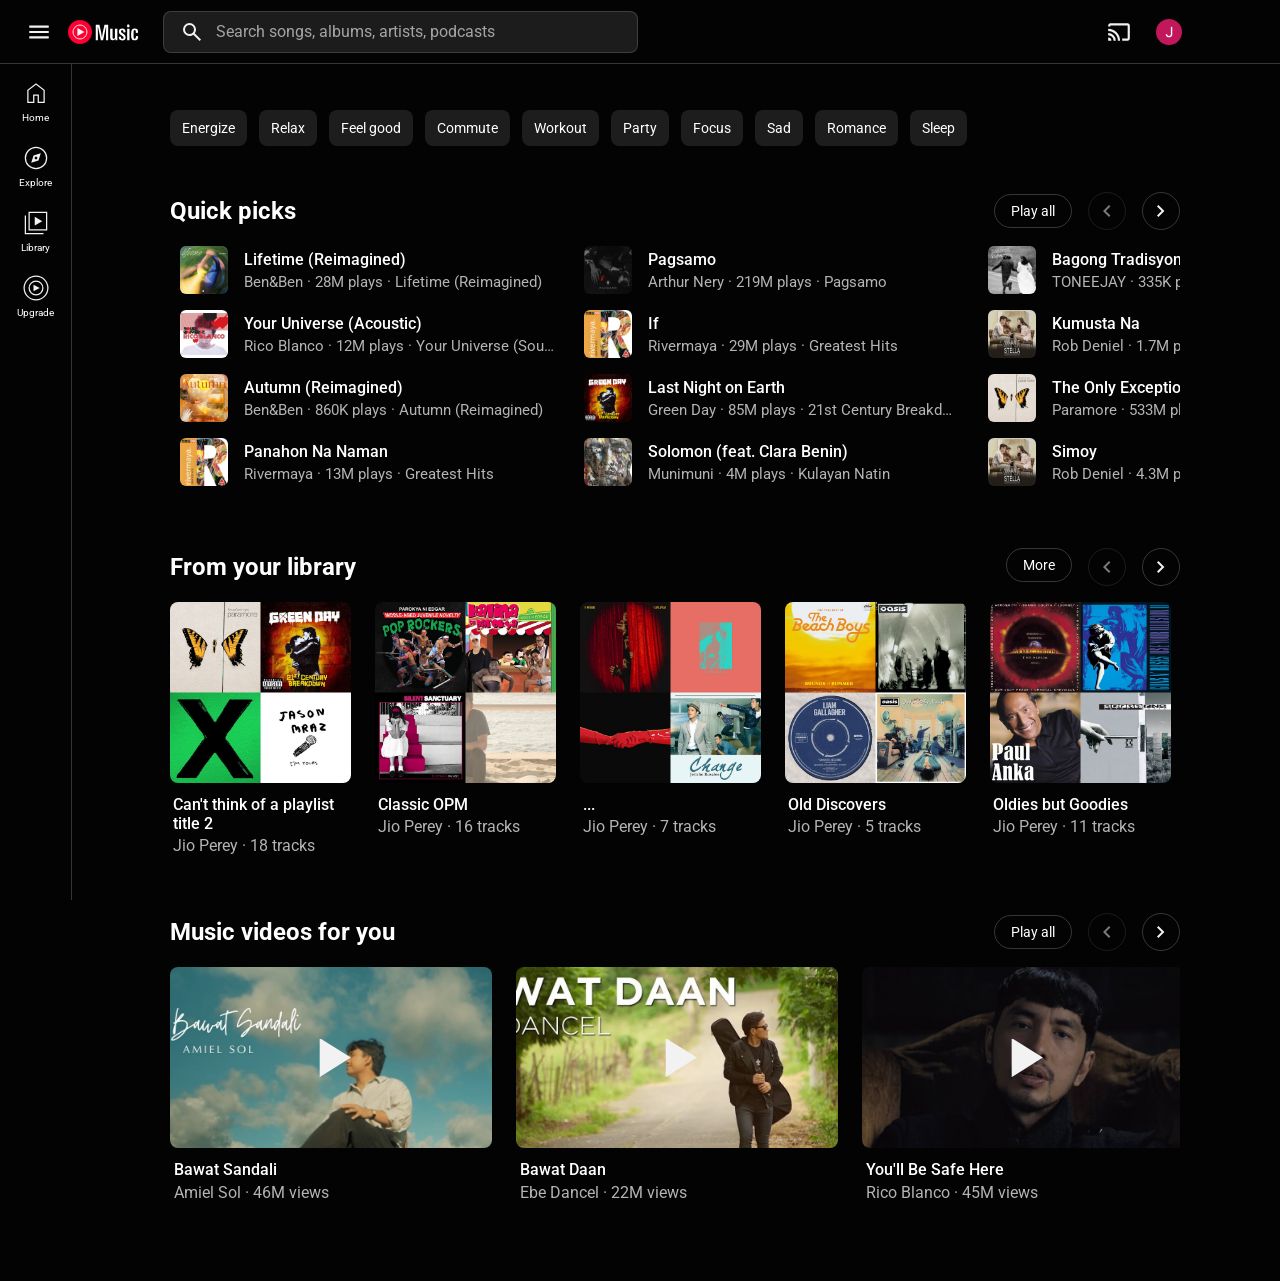
==== index.html @ f28a572a "Finished new music videos section & fixed thumnails folder structure" ====
<!DOCTYPE html>
<html lang="en">
  <head>
    <meta charset="UTF-8">
    <meta name="viewport" content="width=device-width, initial-scale=1.0">
    <title>YouTube Music Clone</title>
    <link rel="preconnect" href="https://fonts.googleapis.com">
    <link rel="preconnect" href="https://fonts.gstatic.com" crossorigin>
    <link href="https://fonts.googleapis.com/css2?family=Roboto:ital,wght@0,100..900;1,100..900&display=swap" rel="stylesheet">
    <link rel="stylesheet" href="styles/general.css">
    <link rel="stylesheet" href="styles/header.css">
    <link rel="stylesheet" href="styles/sidebar.css">
    <link rel="stylesheet" href="styles/chips-section.css">
    <link rel="stylesheet" href="styles/quick-picks-section.css">
    <link rel="stylesheet" href="styles/from-library-section.css">
    <link rel="stylesheet" href="styles/music-videos-section.css">
    <script defer src="scripts/script.js"></script>
  </head>
  <body>
    <header>
      <section class="left-section">
        <div class="hamburger-menu-container">
          <img class="hamburger-menu" src="icons/hambuger-menu-icon.svg" alt="hamburger menu">
        </div>
        <a href="index.html">
          <img class="youtube-music-logo" src="icons/youtube-music-logo.svg" alt="youtube music logo">
        </a>
        <div class="search-container">
          <img class="search-icon" src="icons/search-icon.svg" alt="search icon">
          <input class="search-input" type="text" placeholder="Search songs, albums, artists, podcasts">
        </div>
      </section>
      <section class="right-section">
        <div class="cast-button">
          <img class="cast-icon" src="icons/cast-icon.svg" alt="cast icon">
        </div>
        <div class="current-user-profile-container">
          <img  class="current-user-profile" src="channel-pictures/my-channel.jpg" alt="current user channel">
        </div>
      </section>
    </header>
    
    <nav>
      <a href="index.html" class="nav-link" >
        <img class="home-icon" src="icons/home-icon.svg" alt="home icon">
        <p>Home</p>
      </a>
      <a href="explore.html" class="nav-link">
        <img class="explore-icon" src="icons/explore-icon.svg" alt="explore icon">
        <p>Explore</p>
      </a>
      <a class="nav-link">
        <img class="library-icon" src="icons/library-icon.svg" alt="library icon">
        <p>Library</p>
      </a>
      <a class="nav-link" href="https://music.youtube.com/music_premium/musicfeed">
        <img class="youtube-music-icon" src="icons/youtube-music.svg" alt="youtube music icon">
        <p>Upgrade</p>
      </a>
    </nav>

    <main>
      <!-- Chips Section -->
      <section class="chips-section">
        <div class="chip">
          <p>Energize</p>
        </div>
        <div class="chip">
          <p>Relax</p>
        </div>
        <div class="chip">
          <p>Feel good</p>
        </div>
        <div class="chip">
          <p>Commute</p>
        </div>
        <div class="chip">
          <p>Workout</p>
        </div>
        <div class="chip">
          <p>Party</p>
        </div>
        <div class="chip">
          <p>Focus</p>
        </div>
        <div class="chip">
          <p>Sad</p>
        </div>
        <div class="chip">
          <p>Romance</p>
        </div>
        <div class="chip">
          <p>Sleep</p>
        </div>
      </section>

      <!-- Quick Picks Section -->
      <section class="quick-picks-section">
        <!-- Quick Picks Heading -->
        <div class="section-heading">
          <div class="left-section">
            <h1 class="heading-title">Quick picks</h1>
          </div>
          <div class="right-section">
            <a href="https://music.youtube.com/watch?v=K0pKc935Y98&list=TLGG_NmEISl3P8IxNjA1MjAyNg">
              <button class="play-all-button">
                Play all
              </button>
            </a>
            <button class="previous-button">
              <img src="icons/previous-icon.svg" alt="previous icon">
            </button>
            <button class="next-button">
              <img src="icons/next-icon.svg" alt="next icon">
            </button>
          </div>
        </div>
        <!-- Video Cards Container -->
        <div class="video-cards-container">
          <div class="video-card">
            <div class="video-image">
              <a href="https://music.youtube.com/watch?v=dWEvz2tzRuk">
                <img src="thumbnails/quick-picks-thumbnails/lifetime-thumbnail.jpg">
              </a>
              <div class="video-image-overlay">
                <img src="icons/play-icon.svg" alt="play icon">
              </div>
            </div>            
            <div class="video-details">
              <p class="video-title">
                <a href="https://music.youtube.com/watch?v=dWEvz2tzRuk">
                  Lifetime (Reimagined)
                </a>
              </p>
              <p class="video-stats">
                <a href="https://music.youtube.com/@benandbenmusic">Ben&Ben</a> &#183; 28M plays &#183; Lifetime (Reimagined) 
              </p>
            </div>
            
            <div class="action-buttons">
              <button class="dislike-button">
                <img src="icons/dislike-icon.svg" alt="thumbs down icon">
              </button>
              <button class="like-button">
                <img src="icons/like-icon.svg" alt="thumbs up icon">
              </button>
              <button class="more-button">
                <img src="icons/more-vert-icon.svg" alt="more icon">
              </button>
            </div>
            
          </div>
          <div class="video-card">
            <div class="video-image">
              <a href="https://music.youtube.com/watch?v=m-fNVB-fAjk">
                <img src="thumbnails/quick-picks-thumbnails/your-universe-thumbnail.jpg">
              </a>
              <div class="video-image-overlay">
                <img src="icons/play-icon.svg" alt="play icon">
              </div>
            </div>            
            <div class="video-details">
              <p class="video-title">
                <a href="https://music.youtube.com/watch?v=m-fNVB-fAjk">
                   Your Universe (Acoustic)
                </a>
              </p>
              <p class="video-stats">
                <a href="https://music.youtube.com/@ricoblancotv">Rico Blanco</a>
                &#183; 12M plays &#183; Your Universe (Southeast Asia Version)
              </p>
            </div>
            
            <div class="action-buttons">
              <button class="dislike-button">
                <img src="icons/dislike-icon.svg" alt="thumbs down icon">
              </button>
              <button class="like-button">
                <img src="icons/like-icon.svg" alt="thumbs up icon">
              </button>
              <button class="more-button">
                <img src="icons/more-vert-icon.svg" alt="more icon">
              </button>
            </div>
            
          </div>
          <div class="video-card">
            <div class="video-image">
              <a href="https://music.youtube.com/watch?v=TKS4UOXlITI&list=OLAK5uy_mDCvuX2lQmIPIoIw4eoCejLvyD6D0V8wQ">
                <img src="thumbnails/quick-picks-thumbnails/autumn-thumbnail.jpg">
              </a>
              <div class="video-image-overlay">
                <img src="icons/play-icon.svg" alt="play icon">
              </div>
            </div>            
            <div class="video-details">
              <p class="video-title">
                <a href="https://music.youtube.com/watch?v=TKS4UOXlITI&list=OLAK5uy_mDCvuX2lQmIPIoIw4eoCejLvyD6D0V8wQ">
                   Autumn (Reimagined)
                </a>
              </p>
              <p class="video-stats">
                <a href="https://music.youtube.com/@benandbenmusic">Ben&Ben</a>
                &#183; 860K plays  &#183; Autumn (Reimagined)
              </p>
            </div>
            
            <div class="action-buttons">
              <button class="dislike-button">
                <img src="icons/dislike-icon.svg" alt="thumbs down icon">
              </button>
              <button class="like-button">
                <img src="icons/like-icon.svg" alt="thumbs up icon">
              </button>
              <button class="more-button">
                <img src="icons/more-vert-icon.svg" alt="more icon">
              </button>
            </div>
            
          </div>
          <div class="video-card">
            <div class="video-image">
              <a href="https://music.youtube.com/watch?v=Looe5xph3jY">
                <img src="thumbnails/quick-picks-thumbnails/rivermaya-greatest-hits-thumbnail.jpg">
              </a>
              <div class="video-image-overlay">
                <img src="icons/play-icon.svg" alt="play icon">
              </div>
            </div>            
            <div class="video-details">
              <p class="video-title">
                <a href="https://music.youtube.com/watch?v=Looe5xph3jY">
                   Panahon Na Naman
                </a>
              </p>
              <p class="video-stats">
                <a href="https://music.youtube.com/@RivermayaTV">Rivermaya</a>
                &#183; 13M plays &#183; Greatest Hits
              </p>
            </div>
            
            <div class="action-buttons">
              <button class="dislike-button">
                <img src="icons/dislike-icon.svg" alt="thumbs down icon">
              </button>
              <button class="like-button">
                <img src="icons/like-icon.svg" alt="thumbs up icon">
              </button>
              <button class="more-button">
                <img src="icons/more-vert-icon.svg" alt="more icon">
              </button>
            </div>
            
          </div>
          <div class="video-card">
            <div class="video-image">
              <a href="https://music.youtube.com/watch?v=pwmeukam7qE">
                <img src="thumbnails/quick-picks-thumbnails/pagsamo-thumbnail.jpg">
              </a>
              <div class="video-image-overlay">
                <img src="icons/play-icon.svg" alt="play icon">
              </div>
            </div>            
            <div class="video-details">
              <p class="video-title">
                <a href="https://music.youtube.com/watch?v=pwmeukam7qE">
                  Pagsamo
                </a>
              </p>
              <p class="video-stats">
                <a href="https://music.youtube.com/@arthurneryph">Arthur Nery</a>
                &#183; 219M plays &#183; Pagsamo
              </p>
            </div>
            
            <div class="action-buttons">
              <button class="dislike-button">
                <img src="icons/dislike-icon.svg" alt="thumbs down icon">
              </button>
              <button class="like-button">
                <img src="icons/like-icon.svg" alt="thumbs up icon">
              </button>
              <button class="more-button">
                <img src="icons/more-vert-icon.svg" alt="more icon">
              </button>
            </div>
            
          </div>
          <div class="video-card">
            <div class="video-image">
              <a href="https://music.youtube.com/watch?v=Sjritw30Vpg">
                <img src="thumbnails/quick-picks-thumbnails/rivermaya-greatest-hits-thumbnail.jpg">
              </a>
              <div class="video-image-overlay">
                <img src="icons/play-icon.svg" alt="play icon">
              </div>
            </div>            
            <div class="video-details">
              <p class="video-title">
                <a href="https://music.youtube.com/watch?v=Sjritw30Vpg">
                  If
                </a>
              </p>
              <p class="video-stats">
                <a href="https://music.youtube.com/@RivermayaTV">Rivermaya</a>
                &#183; 29M plays &#183; Greatest Hits
              </p>
            </div>
            
            <div class="action-buttons">
              <button class="dislike-button">
                <img src="icons/dislike-icon.svg" alt="thumbs down icon">
              </button>
              <button class="like-button">
                <img src="icons/like-icon.svg" alt="thumbs up icon">
              </button>
              <button class="more-button">
                <img src="icons/more-vert-icon.svg" alt="more icon">
              </button>
            </div>
            
          </div>
          <div class="video-card">
            <div class="video-image">
              <a href="https://music.youtube.com/watch?v=xg_Y7Or_hWM">
                <img src="thumbnails/quick-picks-thumbnails/greenday-21st-century-breakdown-thumbnail.jpg">
              </a>
              <div class="video-image-overlay">
                <img src="icons/play-icon.svg" alt="play icon">
              </div>
            </div>            
            <div class="video-details">
              <p class="video-title">
                <a href="https://music.youtube.com/watch?v=xg_Y7Or_hWM">
                  Last Night on Earth
                </a>
              </p>
              <p class="video-stats">
                <a href="https://music.youtube.com/@GreenDay">Green Day</a>
                &#183; 85M plays &#183; 21st Century Breakdown
              </p>
            </div>
            
            <div class="action-buttons">
              <button class="dislike-button">
                <img src="icons/dislike-icon.svg" alt="thumbs down icon">
              </button>
              <button class="like-button">
                <img src="icons/like-icon.svg" alt="thumbs up icon">
              </button>
              <button class="more-button">
                <img src="icons/more-vert-icon.svg" alt="more icon">
              </button>
            </div>
            
          </div>
          <div class="video-card">
            <div class="video-image">
              <a href="https://music.youtube.com/watch?v=mmy858IPedw">
                <img src="thumbnails/quick-picks-thumbnails/munimuni-kulayan-natin-thumbnail.jpg">
              </a>
              <div class="video-image-overlay">
                <img src="icons/play-icon.svg" alt="play icon">
              </div>
            </div>            
            <div class="video-details">
              <p class="video-title">
                <a href="https://music.youtube.com/watch?v=mmy858IPedw">
                  Solomon (feat. Clara Benin)
                </a>
              </p>
              <p class="video-stats">
                <a href="https://music.youtube.com/@munitheband">Munimuni</a>
                &#183; 4M plays &#183; Kulayan Natin
              </p>
            </div>
            
            <div class="action-buttons">
              <button class="dislike-button">
                <img src="icons/dislike-icon.svg" alt="thumbs down icon">
              </button>
              <button class="like-button">
                <img src="icons/like-icon.svg" alt="thumbs up icon">
              </button>
              <button class="more-button">
                <img src="icons/more-vert-icon.svg" alt="more icon">
              </button>
            </div>
            
          </div>
          <div class="video-card">
            <div class="video-image">
              <a href="https://music.youtube.com/watch?v=cRZZ3vRG3Ic">
                <img src="thumbnails/quick-picks-thumbnails/bagong-tradisyon-thumbnail.jpg">
              </a>
              <div class="video-image-overlay">
                <img src="icons/play-icon.svg" alt="play icon">
              </div>
            </div>            
            <div class="video-details">
              <p class="video-title">
                <a href="https://music.youtube.com/watch?v=cRZZ3vRG3Ic">
                  Bagong Tradisyon
                </a>
              </p>
              <p class="video-stats">
                <a href="https://music.youtube.com/@TONEEJAY">TONEEJAY</a>
                &#183; 335K plays &#183; Bagong Tradisyon
              </p>
            </div>
            
            <div class="action-buttons">
              <button class="dislike-button">
                <img src="icons/dislike-icon.svg" alt="thumbs down icon">
              </button>
              <button class="like-button">
                <img src="icons/like-icon.svg" alt="thumbs up icon">
              </button>
              <button class="more-button">
                <img src="icons/more-vert-icon.svg" alt="more icon">
              </button>
            </div>
            
          </div>
          <div class="video-card">
            <div class="video-image">
              <a href="https://music.youtube.com/watch?v=6yZBzMQpCwU">
                <img src="thumbnails/quick-picks-thumbnails/rob-deniel-100-awit-thumbnail.jpg">
              </a>
              <div class="video-image-overlay">
                <img src="icons/play-icon.svg" alt="play icon">
              </div>
            </div>            
            <div class="video-details">
              <p class="video-title">
                <a href="https://music.youtube.com/watch?v=6yZBzMQpCwU">
                  Kumusta Na
                </a>
              </p>
              <p class="video-stats">
                <a href="https://music.youtube.com/@robdeniel">Rob Deniel</a>
                &#183; 1.7M plays &#183; 100 Awit Para Kay Stella (Original Movie Soundtrack)
              </p>
            </div>
            
            <div class="action-buttons">
              <button class="dislike-button">
                <img src="icons/dislike-icon.svg" alt="thumbs down icon">
              </button>
              <button class="like-button">
                <img src="icons/like-icon.svg" alt="thumbs up icon">
              </button>
              <button class="more-button">
                <img src="icons/more-vert-icon.svg" alt="more icon">
              </button>
            </div>
            
          </div>
          <div class="video-card">
            <div class="video-image">
              <a href="https://music.youtube.com/watch?v=ChXcD6Z4uvQ&list=OLAK5uy_k6p-kekW5m2eXPpPMjlTubONr401mDk5E">
                <img src="thumbnails/quick-picks-thumbnails/paramore-brand-new-eyes-thumbnail.jpg">
              </a>
              <div class="video-image-overlay">
                <img src="icons/play-icon.svg" alt="play icon">
              </div>
            </div>            
            <div class="video-details">
              <p class="video-title">
                <a href="https://music.youtube.com/watch?v=ChXcD6Z4uvQ&list=OLAK5uy_k6p-kekW5m2eXPpPMjlTubONr401mDk5E">
                  The Only Exception
                </a>
              </p>
              <p class="video-stats">
                <a href="https://music.youtube.com/@paramore">Paramore</a>
                &#183; 533M plays &#183; Brand New Eyes
              </p>
            </div>
            
            <div class="action-buttons">
              <button class="dislike-button">
                <img src="icons/dislike-icon.svg" alt="thumbs down icon">
              </button>
              <button class="like-button">
                <img src="icons/like-icon.svg" alt="thumbs up icon">
              </button>
              <button class="more-button">
                <img src="icons/more-vert-icon.svg" alt="more icon">
              </button>
            </div>
            
          </div>
          <div class="video-card">
            <div class="video-image">
              <a href="https://music.youtube.com/watch?v=gqasD8ObkIw&list=OLAK5uy_nnoCYjWsH74LJFWbn-XSOE8GHtI72YbB8">
                <img src="thumbnails/quick-picks-thumbnails/rob-deniel-100-awit-thumbnail.jpg">
              </a>
              <div class="video-image-overlay">
                <img src="icons/play-icon.svg" alt="play icon">
              </div>
            </div>            
            <div class="video-details">
              <p class="video-title">
                <a href="https://music.youtube.com/watch?v=gqasD8ObkIw&list=OLAK5uy_nnoCYjWsH74LJFWbn-XSOE8GHtI72YbB8">
                  Simoy
                </a>
              </p>
              <p class="video-stats">
                <a href="https://music.youtube.com/@robdeniel">Rob Deniel</a>
                &#183; 4.3M plays &#183; 100 Awit Para Kay Stella (Original Movie Soundtrack) 
              </p>
            </div>
            
            <div class="action-buttons">
              <button class="dislike-button">
                <img src="icons/dislike-icon.svg" alt="thumbs down icon">
              </button>
              <button class="like-button">
                <img src="icons/like-icon.svg" alt="thumbs up icon">
              </button>
              <button class="more-button">
                <img src="icons/more-vert-icon.svg" alt="more icon">
              </button>
            </div>
            
          </div>
          <div class="video-card">
            <div class="video-image">
              <a href="https://music.youtube.com/watch?v=pqnsCXNgKso">
                <img src="thumbnails/quick-picks-thumbnails/kanta-ni-sam-thumbnail.jpg">
              </a>
              <div class="video-image-overlay">
                <img src="icons/play-icon.svg" alt="play icon">
              </div>
            </div>            
            <div class="video-details">
              <p class="video-title">
                <a href="https://music.youtube.com/watch?v=pqnsCXNgKso">
                  Kanta ni Sam
                </a>
              </p>
              <p class="video-stats">
                <a href="https://music.youtube.com/@robdeniel">TONEEJAY</a>
                &#183; 185K plays &#183; Kanta ni Sam
              </p>
            </div>
            
            <div class="action-buttons">
              <button class="dislike-button">
                <img src="icons/dislike-icon.svg" alt="thumbs down icon">
              </button>
              <button class="like-button">
                <img src="icons/like-icon.svg" alt="thumbs up icon">
              </button>
              <button class="more-button">
                <img src="icons/more-vert-icon.svg" alt="more icon">
              </button>
            </div>
            
          </div>
          <div class="video-card">
            <div class="video-image">
              <a href="https://music.youtube.com/watch?v=kkr_ZrzgdJg&list=OLAK5uy_lcumfBeZXun184-4OJ2VSXzVSn-yOfaAw">
                <img src="thumbnails/quick-picks-thumbnails/ben&ben-limasawa-street-thumbnail.jpg">
              </a>
              <div class="video-image-overlay">
                <img src="icons/play-icon.svg" alt="play icon">
              </div>
            </div>            
            <div class="video-details">
              <p class="video-title">
                <a href="https://music.youtube.com/watch?v=kkr_ZrzgdJg&list=OLAK5uy_lcumfBeZXun184-4OJ2VSXzVSn-yOfaAw">
                  Fall
                </a>
              </p>
              <p class="video-stats">
                <a href="https://music.youtube.com/@benandbenmusic">Ben&Ben</a>
                &#183; 4.4M plays &#183; LIMASAWA STREET
              </p>
            </div>
            
            <div class="action-buttons">
              <button class="dislike-button">
                <img src="icons/dislike-icon.svg" alt="thumbs down icon">
              </button>
              <button class="like-button">
                <img src="icons/like-icon.svg" alt="thumbs up icon">
              </button>
              <button class="more-button">
                <img src="icons/more-vert-icon.svg" alt="more icon">
              </button>
            </div>
            
          </div>
          <div class="video-card">
            <div class="video-image">
              <a href="https://music.youtube.com/watch?v=sNH1Tld5f4Y&list=OLAK5uy_nnoCYjWsH74LJFWbn-XSOE8GHtI72YbB8">
                <img src="thumbnails/quick-picks-thumbnails/happy-ending-thumbnail.jpg">
              </a>
              <div class="video-image-overlay">
                <img src="icons/play-icon.svg" alt="play icon">
              </div>
            </div>            
            <div class="video-details">
              <p class="video-title">
                <a href="https://music.youtube.com/watch?v=sNH1Tld5f4Y&list=OLAK5uy_nnoCYjWsH74LJFWbn-XSOE8GHtI72YbB8">
                  Happy Ending
                </a>
              </p>
              <p class="video-stats">
                <a href="https://music.youtube.com/@robdeniel">Rob Deniel</a>
                &#183; 2.2M plays &#183; Happy Ending
              </p>
            </div>
            
            <div class="action-buttons">
              <button class="dislike-button">
                <img src="icons/dislike-icon.svg" alt="thumbs down icon">
              </button>
              <button class="like-button">
                <img src="icons/like-icon.svg" alt="thumbs up icon">
              </button>
              <button class="more-button">
                <img src="icons/more-vert-icon.svg" alt="more icon">
              </button>
            </div>
            
          </div>
          <div class="video-card">
            <div class="video-image">
              <a href="https://music.youtube.com/watch?v=aA4XgWHdRRE&list=OLAK5uy_lgtaKhSwnZOgjzJMntcCQZN5KqEF75rKE">
                <img src="thumbnails/quick-picks-thumbnails/time-for-you-thumbnail.jpg">
              </a>
              <div class="video-image-overlay">
                <img src="icons/play-icon.svg" alt="play icon">
              </div>
            </div>            
            <div class="video-details">
              <p class="video-title">
                <a href="https://music.youtube.com/watch?v=aA4XgWHdRRE&list=OLAK5uy_lgtaKhSwnZOgjzJMntcCQZN5KqEF75rKE">
                  Time for You
                </a>
              </p>
              <p class="video-stats">
                <a href="https://music.youtube.com/@ricoblancotv">Rico Blanco</a>
                &#183; 422K plays &#183; Time for You
              </p>
            </div>
            
            <div class="action-buttons">
              <button class="dislike-button">
                <img src="icons/dislike-icon.svg" alt="thumbs down icon">
              </button>
              <button class="like-button">
                <img src="icons/like-icon.svg" alt="thumbs up icon">
              </button>
              <button class="more-button">
                <img src="icons/more-vert-icon.svg" alt="more icon">
              </button>
            </div>
            
          </div>
          <div class="video-card">
            <div class="video-image">
              <a href="https://music.youtube.com/watch?v=4-hYKM5hMMc&list=OLAK5uy_moKQMJkTVXR35iDD0EDQODfQFsMFzM_NM">
                <img src="thumbnails/quick-picks-thumbnails/rivermaya-silver-series-thumbnail.jpg">
              </a>
              <div class="video-image-overlay">
                <img src="icons/play-icon.svg" alt="play icon">
              </div>
            </div>            
            <div class="video-details">
              <p class="video-title">
                <a href="https://music.youtube.com/watch?v=4-hYKM5hMMc&list=OLAK5uy_moKQMJkTVXR35iDD0EDQODfQFsMFzM_NM">
                  Alab ng Puso
                </a>
              </p>
              <p class="video-stats">
                <a href="https://music.youtube.com/@RivermayaTV">Rivermaya</a>
                &#183; 2.9M plays &#183; Rivermaya Silver Series
              </p>
            </div>
            
            <div class="action-buttons">
              <button class="dislike-button">
                <img src="icons/dislike-icon.svg" alt="thumbs down icon">
              </button>
              <button class="like-button">
                <img src="icons/like-icon.svg" alt="thumbs up icon">
              </button>
              <button class="more-button">
                <img src="icons/more-vert-icon.svg" alt="more icon">
              </button>
            </div>
            
          </div>
          <div class="video-card">
            <div class="video-image">
              <a href="https://music.youtube.com/watch?v=lD60_oRPU1w&list=OLAK5uy_lgtaKhSwnZOgjzJMntcCQZN5KqEF75rKE">
                <img src="thumbnails/quick-picks-thumbnails/healing-thumbnail.jpg">
              </a>
              <div class="video-image-overlay">
                <img src="icons/play-icon.svg" alt="play icon">
              </div>
            </div>            
            <div class="video-details">
              <p class="video-title">
                <a href="https://music.youtube.com/watch?v=lD60_oRPU1w&list=OLAK5uy_lgtaKhSwnZOgjzJMntcCQZN5KqEF75rKE">
                  Healing (Someday I Might Fly)
                </a>
              </p>
              <p class="video-stats">
                <a href="https://music.youtube.com/@ricoblancotv">Rico Blanco</a>
                &#183; 166K plays &#183; Healing (Someday I Might Fly)
              </p>
            </div>
            
            <div class="action-buttons">
              <button class="dislike-button">
                <img src="icons/dislike-icon.svg" alt="thumbs down icon">
              </button>
              <button class="like-button">
                <img src="icons/like-icon.svg" alt="thumbs up icon">
              </button>
              <button class="more-button">
                <img src="icons/more-vert-icon.svg" alt="more icon">
              </button>
            </div>
            
          </div>
          <div class="video-card">
            <div class="video-image">
              <a href="https://music.youtube.com/watch?v=rj5wZqReXQE&list=OLAK5uy_kGykcqHKDHRHuJ2sE8EcduYEr1FtafoQs">
                <img src="thumbnails/quick-picks-thumbnails/oasis-morning-glory-thumbnail.jpg">
              </a>
              <div class="video-image-overlay">
                <img src="icons/play-icon.svg" alt="play icon">
              </div>
            </div>            
            <div class="video-details">
              <p class="video-title">
                <a href="https://music.youtube.com/watch?v=rj5wZqReXQE&list=OLAK5uy_kGykcqHKDHRHuJ2sE8EcduYEr1FtafoQs">
                  Wonderwall
                </a>
              </p>
              <p class="video-stats">
                <a href="https://music.youtube.com/@oasisinetofficial">Oasis</a>
                &#183; 1.6B plays &#183; (What's The Story) Morning Glory? (Remastered)
              </p>
            </div>
            
            <div class="action-buttons">
              <button class="dislike-button">
                <img src="icons/dislike-icon.svg" alt="thumbs down icon">
              </button>
              <button class="like-button">
                <img src="icons/like-icon.svg" alt="thumbs up icon">
              </button>
              <button class="more-button">
                <img src="icons/more-vert-icon.svg" alt="more icon">
              </button>
            </div>
            
          </div>
          <div class="video-card">
            <div class="video-image">
              <a href="https://music.youtube.com/watch?v=iJp2oLVvdhE&list=OLAK5uy_mjlftY8DIFcF0-0w4SIqH8hPVE1okPIeY">
                <img src="thumbnails/quick-picks-thumbnails/iv-of-spades-clapclapclap-thumbnail.jpg">
              </a>
              <div class="video-image-overlay">
                <img src="icons/play-icon.svg" alt="play icon">
              </div>
            </div>            
            <div class="video-details">
              <p class="video-title">
                <a href="https://music.youtube.com/watch?v=iJp2oLVvdhE&list=OLAK5uy_mjlftY8DIFcF0-0w4SIqH8hPVE1okPIeY">
                  Dulo ng Hangganan
                </a>
              </p>
              <p class="video-stats">
                <a href="https://music.youtube.com/@IVOFSPADES">IV of Spades</a>
                &#183; 9M plays &#183; CLAPCLAPCLAP!
              </p>
            </div>
            
            <div class="action-buttons">
              <button class="dislike-button">
                <img src="icons/dislike-icon.svg" alt="thumbs down icon">
              </button>
              <button class="like-button">
                <img src="icons/like-icon.svg" alt="thumbs up icon">
              </button>
              <button class="more-button">
                <img src="icons/more-vert-icon.svg" alt="more icon">
              </button>
            </div>
            
          </div>
        </div>
      </section>

      <!-- From Library Section -->
      <section class="from-library-section">
      <!-- Library Section Heading -->
      <div class="section-heading">
        <div class="heading-title">
          <a href="https://music.youtube.com/library">
            <h1>From your library</h1>
          </a>
        </div>
        <!-- Action Buttons -->
        <div class="heading-actions">
          <a href="https://music.youtube.com/library">
            <button class="more-button">
              More
            </button>
          </a>
          <button class="library-previous-button">
            <img src="icons/previous-icon.svg" alt="previous icon">
          </button>
          <button class="library-next-button">
            <img src="icons/next-icon.svg" alt="next icon">
          </button>
        </div>
      </div>
      <!-- Playlists Grid Container -->
      <div class="playlists-container">
        <!-- Playlist Card -->
        <div class="playlist-card">
          <!-- Playlist Thumbnail Container -->
          <div class="playlist-thumbnail">
            <a href="https://music.youtube.com/playlist?list=PLeWcVRugwd3gLSuFE0JJythAETCtvwfU5">
              <img src="thumbnails/playlist-thumbnails/cant-think-of-playlist-title-2-thumbnail.jpg">
            </a>
            <!-- Playlist Thumbnail Overlay -->
            <div class="playlist-thumbnail-overlay"></div>
            <button class="playlist-more-button">
              <img src="icons/more-vert-icon.svg">
            </button>
            <a href="https://music.youtube.com/watch?v=ChXcD6Z4uvQ&list=PLeWcVRugwd3gLSuFE0JJythAETCtvwfU5">
              <button class="play-button">
                <img src="icons/play-icon.svg">
              </button>
            </a>
          </div>
          <!-- Playlist Information -->
          <div class="playlist-info">
            <a href="https://music.youtube.com/playlist?list=PLeWcVRugwd3gLSuFE0JJythAETCtvwfU5" class="playlist-title">Can't think of a playlist title 2</a>
            <a href="https://music.youtube.com/@jiolawrenceperey" class="playlist-author">Jio Perey</a>
            <p class="playlist-tracks-no">&#183; 18 tracks</p>
          </div>
        </div>
        <div class="playlist-card">
          <div class="playlist-thumbnail">
            <a href="https://music.youtube.com/playlist?list=PLeWcVRugwd3gnU0t2ikD13z0I8jkWvGbX">
              <img src="thumbnails/playlist-thumbnails/classic-opm-thumbnail.jpg">
            </a>
            <div class="playlist-thumbnail-overlay"></div>
            <button class="playlist-more-button">
              <img src="icons/more-vert-icon.svg">
            </button>
            <a href="https://music.youtube.com/watch?v=RFxDGanO60k&list=PLeWcVRugwd3gnU0t2ikD13z0I8jkWvGbX">
              <button class="play-button">
                <img src="icons/play-icon.svg">
              </button>
            </a>
          </div>
          <div class="playlist-info">
            <a href="https://music.youtube.com/playlist?list=PLeWcVRugwd3gnU0t2ikD13z0I8jkWvGbX" class="playlist-title">
              Classic OPM
            </a>
            <a href="https://music.youtube.com/@jiolawrenceperey" class="playlist-author">
              Jio Perey
            </a>
            <p class="playlist-tracks-no">&#183; 16 tracks</p>
          </div>
        </div>
        <div class="playlist-card">
          <div class="playlist-thumbnail">
            <a href="https://music.youtube.com/playlist?list=PLeWcVRugwd3jTlqdCKjdKJ_gZ6YKeU9Xw">
              <img src="thumbnails/playlist-thumbnails/aray-ko-thumbnail.jpg">
            </a>
            <div class="playlist-thumbnail-overlay"></div>
            <button class="playlist-more-button">
              <img src="icons/more-vert-icon.svg">
            </button>
            <a href="https://music.youtube.com/watch?v=NDWJWILEA7o&list=PLeWcVRugwd3jTlqdCKjdKJ_gZ6YKeU9Xw">
              <button class="play-button">
                <img src="icons/play-icon.svg">
              </button>
            </a>
          </div>
          <div class="playlist-info">
            <a href="https://music.youtube.com/playlist?list=PLeWcVRugwd3jTlqdCKjdKJ_gZ6YKeU9Xw" class="playlist-title">
              ...
            </a>
            <a href="https://music.youtube.com/@jiolawrenceperey" class="playlist-author">
              Jio Perey
            </a>
            <p class="playlist-tracks-no">&#183; 7 tracks</p>
          </div>
        </div>
        <div class="playlist-card">
          <div class="playlist-thumbnail">
            <a href="https://music.youtube.com/playlist?list=PLeWcVRugwd3hvugx8-eEtDSL26cEHMjiL">
              <img src="thumbnails/playlist-thumbnails/old-discovers-thumbnail.jpg">
            </a>
            <div class="playlist-thumbnail-overlay"></div>
            <button class="playlist-more-button">
              <img src="icons/more-vert-icon.svg">
            </button>
            <a href="https://music.youtube.com/watch?v=djV11Xbc914&list=PLeWcVRugwd3hvugx8-eEtDSL26cEHMjiL">
              <button class="play-button">
                <img src="icons/play-icon.svg">
              </button>
            </a>
          </div>
          <div class="playlist-info">
            <a href="https://music.youtube.com/playlist?list=PLeWcVRugwd3hvugx8-eEtDSL26cEHMjiL" class="playlist-title">
              Old Discovers
            </a>
            <a href="https://music.youtube.com/@jiolawrenceperey" class="playlist-author">
              Jio Perey
            </a>
            <p class="playlist-tracks-no">&#183; 5 tracks</p>
          </div>
        </div>
        <div class="playlist-card">
          <div class="playlist-thumbnail">
            <a href="https://music.youtube.com/playlist?list=PLeWcVRugwd3ivmXPNT6W4vif_Hoh7HZjP">
              <img src="thumbnails/playlist-thumbnails/oldies-but-goodies-thumbnail.jpg">
            </a>
            <div class="playlist-thumbnail-overlay"></div>
            <button class="playlist-more-button">
              <img src="icons/more-vert-icon.svg">
            </button>
            <a href="https://music.youtube.com/watch?v=GLFp_C0Zi3M&list=PLeWcVRugwd3ivmXPNT6W4vif_Hoh7HZjP">
              <button class="play-button">
                <img src="icons/play-icon.svg">
              </button>
            </a>
          </div>
          <div class="playlist-info">
            <a href="https://music.youtube.com/playlist?list=PLeWcVRugwd3ivmXPNT6W4vif_Hoh7HZjP" class="playlist-title">
              Oldies but Goodies
            </a>
            <a href="https://music.youtube.com/@jiolawrenceperey" class="playlist-author">
              Jio Perey
            </a>
            <p class="playlist-tracks-no">&#183; 11 tracks</p>
          </div>
        </div>
        <div class="playlist-card">
          <div class="playlist-thumbnail">
            <a href="https://music.youtube.com/playlist?list=PLeWcVRugwd3jmdEPjkgbDmbZsJkF681lU">
              <img src="thumbnails/playlist-thumbnails/cant-think-of-playlist-title-thumbnail.jpg">
            </a>
            <div class="playlist-thumbnail-overlay"></div>
            <button class="playlist-more-button">
              <img src="icons/more-vert-icon.svg">
            </button>
            <a href="https://music.youtube.com/watch?v=iJp2oLVvdhE&list=PLeWcVRugwd3jmdEPjkgbDmbZsJkF681lU">
              <button class="play-button">
                <img src="icons/play-icon.svg">
              </button>
            </a>
          </div>
          <div class="playlist-info">
            <a href="https://music.youtube.com/playlist?list=PLeWcVRugwd3jmdEPjkgbDmbZsJkF681lU" class="playlist-title">
              Can't think of a playlist title
            </a>
            <a href="https://music.youtube.com/@jiolawrenceperey" class="playlist-author">
              Jio Perey
            </a>
            <p class="playlist-tracks-no">&#183; 5 tracks</p>
          </div>
        </div>
        <div class="playlist-card">
          <div class="playlist-thumbnail">
            <a href="https://music.youtube.com/playlist?list=PLeWcVRugwd3i3NxrTHEfIvgioLUBLmZt1">
              <img src="thumbnails/playlist-thumbnails/modern-opm-thumbnail.jpg">
            </a>
            <div class="playlist-thumbnail-overlay"></div>
            <button class="playlist-more-button">
              <img src="icons/more-vert-icon.svg">
            </button>
            <a href="https://music.youtube.com/watch?v=JpqpqwI8Esk&list=PLeWcVRugwd3i3NxrTHEfIvgioLUBLmZt1">
              <button class="play-button">
                <img src="icons/play-icon.svg">
              </button>
            </a>
          </div>
          <div class="playlist-info">
            <a href="https://music.youtube.com/playlist?list=PLeWcVRugwd3i3NxrTHEfIvgioLUBLmZt1" class="playlist-title">
              Modern OPM
            </a>
            <a href="https://music.youtube.com/@jiolawrenceperey" class="playlist-author">
              Jio Perey
            </a>
            <p class="playlist-tracks-no">&#183; 9 tracks</p>
          </div>
        </div>
        <div class="playlist-card">
          <div class="playlist-thumbnail">
            <a href="https://music.youtube.com/playlist?list=PLeWcVRugwd3iHN3b8R-iOpNcJMivxRmc3">
              <img src="thumbnails/playlist-thumbnails/peace-thumbnail.jpg">
            </a>
            <div class="playlist-thumbnail-overlay"></div>
            <button class="playlist-more-button">
              <img src="icons/more-vert-icon.svg">
            </button>
            <a href="https://music.youtube.com/watch?v=FE68XaT8D2w&list=PLeWcVRugwd3iHN3b8R-iOpNcJMivxRmc3">
              <button class="play-button">
                <img src="icons/play-icon.svg">
              </button>
            </a>
          </div>
          <div class="playlist-info">
            <a href="https://music.youtube.com/playlist?list=PLeWcVRugwd3iHN3b8R-iOpNcJMivxRmc3" class="playlist-title">
              Peace
            </a>
            <a href="https://music.youtube.com/@jiolawrenceperey" class="playlist-author">
              Jio Perey
            </a>
            <p class="playlist-tracks-no">&#183; 1 track</p>
          </div>
        </div>
        <div class="playlist-card">
          <div class="playlist-thumbnail">
            <a href="https://music.youtube.com/playlist?list=PLeWcVRugwd3jI4IK-31yXvqNYFw8VxRAG">
              <img src="thumbnails/playlist-thumbnails/feels-like-old-thumbnail.jpg">
            </a>
            <div class="playlist-thumbnail-overlay"></div>
            <button class="playlist-more-button">
              <img src="icons/more-vert-icon.svg">
            </button>
            <a href="https://music.youtube.com/watch?v=XSSbKa9Zvk0&list=PLeWcVRugwd3jI4IK-31yXvqNYFw8VxRAG">
              <button class="play-button">
                <img src="icons/play-icon.svg">
              </button>
            </a>
          </div>
          <div class="playlist-info">
            <a href="https://music.youtube.com/watch?v=XSSbKa9Zvk0&list=PLeWcVRugwd3jI4IK-31yXvqNYFw8VxRAG" class="playlist-title">
              Feels like old
            </a>
            <a href="https://music.youtube.com/@jiolawrenceperey" class="playlist-author">
              Jio Perey
            </a>
            <p class="playlist-tracks-no">&#183; 6 tracks</p>
          </div>
        </div>
      </div>
      </section>

      <!-- Music Videos Section -->
      <section class="music-videos-section">
        <div class="section-heading">
          <h1 class="heading-title">Music videos for you</h1>
          <div class="heading-actions">
            <a href="https://music.youtube.com/watch?v=1AAyuUbzDuY&list=TLGGT9A0f3GRqiQxNzA1MjAyNg">
              <button class="play-all-button">
                Play all
              </button>
            </a>
            <button class="music-videos-prev-btn">
              <img src="icons/previous-icon.svg">
            </button>
            <button class="music-videos-next-btn">
              <img src="icons/next-icon.svg">
            </button>
          </div>
        </div>
        <div class="music-videos-grid">
          <div class="music-video-preview">
            <div class="music-video-thumbnail">
              <a href="https://music.youtube.com/watch?v=1AAyuUbzDuY">
                <img src="thumbnails/music-videos-thumbnails/bawat-sandali-thumbnail.jpg">
              </a>
              <div class="music-video-thumbnail-overlay">
                <button class="music-video-play-btn">
                  <img src="icons/play-icon.svg">
                </button>
              </div>
              <button class="music-video-more-btn">
                <img src="icons/more-vert-icon.svg">
              </button>
            </div>
            <div class="music-video-info">
              <p class="music-video-title">
                Bawat Sandali
              </p>
              <p class="music-video-stats">
                <a href="https://music.youtube.com/@AmielSol2">
                  Amiel Sol
                </a>
                &#183; 46M views
              </p>
            </div>
          </div>
          <div class="music-video-preview">
            <div class="music-video-thumbnail">
              <a href="https://music.youtube.com/watch?v=5_QHzP9C2Ec">
                <img src="thumbnails/music-videos-thumbnails/bawat-daan-thumbnail.jpg">
              </a>
              <div class="music-video-thumbnail-overlay">
                <button class="music-video-play-btn">
                  <img src="icons/play-icon.svg">
                </button>
              </div>
              <button class="music-video-more-btn">
                <img src="icons/more-vert-icon.svg">
              </button>
            </div>
            <div class="music-video-info">
              <p class="music-video-title">
                Bawat Daan
              </p>
              <p class="music-video-stats">
                <a href="https://music.youtube.com/channel/UCnM4b6Y2vsYo0nWyhoPE-qA">
                  Ebe Dancel
                </a>
                &#183; 22M views
              </p>
            </div>
          </div>
          <div class="music-video-preview">
            <div class="music-video-thumbnail">
              <a href="https://music.youtube.com/watch?v=SSgHXYeoRqA">
                <img src="thumbnails/music-videos-thumbnails/youll-be-safe-here-thumbnail.jpg">
              </a>
              <div class="music-video-thumbnail-overlay">
                <button class="music-video-play-btn">
                  <img src="icons/play-icon.svg">
                </button>
              </div>
              <button class="music-video-more-btn">
                <img src="icons/more-vert-icon.svg">
              </button>
            </div>
            <div class="music-video-info">
              <p class="music-video-title">
                You'll Be Safe Here
              </p>
              <p class="music-video-stats">
                <a href="https://music.youtube.com/@ricoblancotv">
                  Rico Blanco
                </a>
                &#183; 45M views
              </p>
            </div>
          </div>
          <div class="music-video-preview">
            <div class="music-video-thumbnail">
              <a href="https://music.youtube.com/watch?v=Mrlyj9JhrR4">
                <img src="thumbnails/music-videos-thumbnails/heaven-knows-thumbnail.jpg">
              </a>
              <div class="music-video-thumbnail-overlay">
                <button class="music-video-play-btn">
                  <img src="icons/play-icon.svg">
                </button>
              </div>
              <button class="music-video-more-btn">
                <img src="icons/more-vert-icon.svg">
              </button>
            </div>
            <div class="music-video-info">
              <p class="music-video-title">
                Heaven Knows - This Angel Has Flown
              </p>
              <p class="music-video-stats">
                <a href="https://music.youtube.com/@orangeandlemons">
                  Orange & Lemons
                </a>
                &#183; 26M views
              </p>
            </div>
          </div>
          <div class="music-video-preview">
            <div class="music-video-thumbnail">
              <a href="https://music.youtube.com/watch?v=iEYR6efkWdE">
                <img src="thumbnails/music-videos-thumbnails/demoniyo-thumbnail.jpg">
              </a>
              <div class="music-video-thumbnail-overlay">
                <button class="music-video-play-btn">
                  <img src="icons/play-icon.svg">
                </button>
              </div>
              <button class="music-video-more-btn">
                <img src="icons/more-vert-icon.svg">
              </button>
            </div>
            <div class="music-video-info">
              <p class="music-video-title">
                Demoniyo (Redefined)
              </p>
              <p class="music-video-stats">
                <a href="https://music.youtube.com/@juankarlosmix">
                  juan karlos
                </a>
                &#183; 42M views
              </p>
            </div>
          </div>
          <div class="music-video-preview">
            <div class="music-video-thumbnail">
              <a href="https://music.youtube.com/watch?v=YhUqxWR4mnE">
                <img src="thumbnails/music-videos-thumbnails/whisper-my-name-thumbnail.jpg">
              </a>
              <div class="music-video-thumbnail-overlay">
                <button class="music-video-play-btn">
                  <img src="icons/play-icon.svg">
                </button>
              </div>
              <button class="music-video-more-btn">
                <img src="icons/more-vert-icon.svg">
              </button>
            </div>
            <div class="music-video-info">
              <p class="music-video-title">
                Drake - Whisper My Name
              </p>
              <p class="music-video-stats">
                <a href="https://music.youtube.com/@DrakeOfficial">
                  DrakeVEVO
                </a>
                &#183; 3.3M views
              </p>
            </div>
          </div>
          <div class="music-video-preview">
            <div class="music-video-thumbnail">
              <a href="https://music.youtube.com/watch?v=NdYWuo9OFAw">
                <img src="thumbnails/music-videos-thumbnails/iris-thumbnail.jpg">
              </a>
              <div class="music-video-thumbnail-overlay">
                <button class="music-video-play-btn">
                  <img src="icons/play-icon.svg">
                </button>
              </div>
              <button class="music-video-more-btn">
                <img src="icons/more-vert-icon.svg">
              </button>
            </div>
            <div class="music-video-info">
              <p class="music-video-title">
                Iris
              </p>
              <p class="music-video-stats">
                <a href="https://music.youtube.com/@googoodolls">
                  The Goo Goo Dolls
                </a>
                &#183; 752M views
              </p>
            </div>
          </div>
          <div class="music-video-preview">
            <div class="music-video-thumbnail">
              <a href="https://music.youtube.com/watch?v=ak4Ti54Y6rY">
                <img src="thumbnails/music-videos-thumbnails/who-will-you-follow-thumbnail.jpg">
              </a>
              <div class="music-video-thumbnail-overlay">
                <button class="music-video-play-btn">
                  <img src="icons/play-icon.svg">
                </button>
              </div>
              <button class="music-video-more-btn">
                <img src="icons/more-vert-icon.svg">
              </button>
            </div>
            <div class="music-video-info">
              <p class="music-video-title">
                Who Will You Follow
              </p>
              <p class="music-video-stats">
                <a href="https://music.youtube.com/@Evanescence">
                  Evanescence
                </a>
                &#183; 1.3M views
              </p>
            </div>
          </div>
          <div class="music-video-preview">
            <div class="music-video-thumbnail">
              <a href="https://music.youtube.com/watch?v=JffHTWti1es">
                <img src="thumbnails/music-videos-thumbnails/national-treasures-thumbnail.jpg">
              </a>
              <div class="music-video-thumbnail-overlay">
                <button class="music-video-play-btn">
                  <img src="icons/play-icon.svg">
                </button>
              </div>
              <button class="music-video-more-btn">
                <img src="icons/more-vert-icon.svg">
              </button>
            </div>
            <div class="music-video-info">
              <p class="music-video-title">
                Drake - National Treasures
              </p>
              <p class="music-video-stats">
                <a href="https://music.youtube.com/@DrakeOfficial">
                  Drake
                </a>
                &#183; 3.9M views
              </p>
            </div>
          </div>
          <div class="music-video-preview">
            <div class="music-video-thumbnail">
              <a href="https://music.youtube.com/watch?v=9Qpe2qlERWY">
                <img src="thumbnails/music-videos-thumbnails/dust-thumbnail.jpg">
              </a>
              <div class="music-video-thumbnail-overlay">
                <button class="music-video-play-btn">
                  <img src="icons/play-icon.svg">
                </button>
              </div>
              <button class="music-video-more-btn">
                <img src="icons/more-vert-icon.svg">
              </button>
            </div>
            <div class="music-video-info">
              <p class="music-video-title">
                Drake - Dust
              </p>
              <p class="music-video-stats">
                <a href="https://music.youtube.com/@DrakeOfficial">
                  DrakeVEVO
                </a>
                &#183; 1.7M views
              </p>
            </div>
          </div>
          <div class="music-video-preview">
            <div class="music-video-thumbnail">
              <a href="https://music.youtube.com/watch?v=HxwokFPIguU">
                <img src="thumbnails/music-videos-thumbnails/come-inside-of-my-heart-thumbnail.jpg">
              </a>
              <div class="music-video-thumbnail-overlay">
                <button class="music-video-play-btn">
                  <img src="icons/play-icon.svg">
                </button>
              </div>
              <button class="music-video-more-btn">
                <img src="icons/more-vert-icon.svg">
              </button>
            </div>
            <div class="music-video-info">
              <p class="music-video-title">
                IV OF SPADES - Come Inside of My Heart (Official VIdeo)
              </p>
              <p class="music-video-stats">
                <a href="https://music.youtube.com/@IVOFSPADES">
                  IV of Spades
                </a>
                &#183; 50M views
              </p>
            </div>
          </div>
        </div>
      </section>  
    </main>
  </body>
</html>
---- styles/general.css ----
* {
  box-sizing: border-box;
  margin: 0;
  padding: 0;
}

body {
  font-family: Roboto, Arial, sans-serif;
  background-color: #030303;
  color: white;
  padding: 110px 100px 48px 170px;
}

@media (max-width: 936px) {
  body {
    padding: 95px 48px 48px 112px;
  }
}
---- styles/header.css ----
header {
  position: fixed;
  height: 64px;
  background-color: #030303;
  border-bottom: 1px solid rgba(255, 255, 255, 0.2);
  top: 0;
  left: 0;
  right: 0;
  display: flex;
  align-items: center;
  justify-content: space-between;
  padding: 0 98px 0 18px;
  z-index: 100;
}

header .left-section {
  display: flex;
  align-items: center;
  flex: 2;
  max-width: 620px;
}

header .left-section .hamburger-menu-container {
  padding: 8px;
  border-radius: 100px;
  cursor: pointer;
  transition: all 0.15s;
  margin-right: 8px;
}

header .left-section .hamburger-menu-container:hover {
  background-color: rgba(255, 255, 255, 0.1);
}

header .left-section .hamburger-menu-container .hamburger-menu {
  height: 26px;
  vertical-align: middle;
}


header .left-section .youtube-music-logo {
  height: 24px;
  cursor: pointer;
  vertical-align: middle;
  margin-right: 24px;
}

.left-section .search-container {
  display: flex;
  align-items: center;
  background-color: rgba(255, 255, 255, 0.1);
  border: 1px solid rgba(255, 255, 255, 0.15); 
  border-radius: 8px;
  padding: 0 16px;
  height: 42px;
  width: 100%;
  box-sizing: border-box;
}

.left-section .search-container .search-icon {
  height: 24px;
  color: rgba(255, 255, 255, 0.7);
  margin-right: 12px;
  flex-shrink: 0;
  cursor: pointer;
}

.left-section .search-container .search-input {
  flex: 1;
  background: transparent;
  border: none;
  outline: none;
  color: white;
  font-size: 16px;
  font-family: "Roboto", Arial, sans-serif;
  width: 0;
}

.left-section .search-container:focus-within {
  background-color: #030303;

}

.left-section .search-container .search-input::placeholder {
  color: rgba(255, 255, 255, 0.6);
  font-weight: 400;
  font-size: 16px;
}

header .right-section {
  display: flex;
  align-items: center;
  gap: 24px;
}

header .right-section .cast-button {
  margin-left: 16px;
}

header .right-section .cast-button .cast-icon {
  vertical-align: top;
  height: 26px;
  cursor: pointer;
}

header .right-section .current-user-profile-container {
  width: 26px;
  height: 26px;
  cursor: pointer;
}

header .right-section .current-user-profile-container img {
  width: 100%;
  aspect-ratio: 1 / 1;
  object-fit: cover;
  object-position: center;
  display: block;
  border-radius: 16px;
}
---- styles/sidebar.css ----
nav {
  position: fixed;
  top: 64px;
  left: 0;
  bottom: 0;
  width: 72px;
  border-right: 1px solid rgba(255, 255, 255, 0.2);
  display: flex;
  flex-direction: column;
  padding: 4px;
}

nav .nav-link img {
  height: 30px;
}

nav .nav-link {
  display: flex;
  flex-direction: column;
  align-items: center;
  cursor: pointer;
  padding: 10px 6px;
  border-radius: 4px;
  gap: 4px;
  transition: all 0.15s;
  text-decoration: none;
  color: inherit;
}

nav .nav-link:hover {
  background-color: rgba(255, 255, 255, 0.1);
}

nav .nav-link p {
  font-size: 10px;
}
---- styles/chips-section.css ----
main .chips-section {
  display: flex;
  gap: 12px;
  margin-bottom: 46px;
}

main .chips-section .chip {
  background-color: rgba(255, 255, 255, 0.1);
  font-size: 14px;
  padding: 10px 12px;
  border-radius: 8px;
  cursor: pointer;
  transition: all 0.15s;
}

main .chips-section .chip p {
  white-space: nowrap;
}

main .chips-section .chip:hover {
  background-color: rgba(255, 255, 255, 0.2);
}

main .chips-section .chip:active {
  background-color: white;
  color: black;
}
---- styles/quick-picks-section.css ----
main .quick-picks-section {
  margin-bottom: 46px;
}

main .quick-picks-section .section-heading {
  display: flex;
  justify-content: space-between;
  align-items: center;
}

main .quick-picks-section .section-heading .left-section {
  display: flex;
  flex: 1;
  align-items: center;
  gap: 16px;
}

main .quick-picks-section .section-heading .left-section .current-user-profile-container {
  width: 56px;
}

main .quick-picks-section .section-heading .left-section .current-user-profile-container img {
  width: 100%;
  object-fit: cover;
  object-position: center;
  display: block;
  border-radius: 28px;
}

main .quick-picks-section .section-heading .left-section .heading-title {
  cursor: pointer;
  transition: all 0.15s;
  white-space: nowrap;
}

main .quick-picks-section .section-heading .left-section .heading-title:hover {
  text-decoration: underline;
}

main .quick-picks-section .section-heading .right-section {
  width: 180px;
  display: flex;
  align-items: center;
  gap: 16px;
  justify-content: end;
}

main .quick-picks-section .section-heading .right-section .play-all-button {
  background-color: transparent;
  color: #fff;
  font-family: Roboto, Arial, sans-serif;
  font-size: 14px;
  border: 1px solid rgba(255, 255, 255, 0.2);
  padding: 8px 16px ;
  border-radius: 18px;
  cursor: pointer;
  transition: all 0.15s;
  white-space: nowrap;
}

main .quick-picks-section .section-heading .right-section .play-all-button:hover {
  background-color: rgba(255, 255, 255, 0.2);
  border: 1px solid transparent;
}

main .quick-picks-section .section-heading .right-section .play-all-button:active {
  background-color: rgba(255, 255, 255, 0.4);
}

main .quick-picks-section .section-heading .right-section button img {
  vertical-align: middle;
}

main .quick-picks-section .section-heading .right-section button {
  background-color: transparent;
  border: 1px solid rgba(255, 255, 255, 0.2);
  padding: 6px;
  border-radius: 100px;
  cursor: pointer;
  transition: all 0.15s;
}

main .quick-picks-section .section-heading .right-section button:hover {
  background-color: rgba(255, 255, 255, 0.1);
}

main .quick-picks-section .section-heading .right-section button:active {
  background-color: rgba(255, 255, 255, 0.3);
}

.video-cards-container {
  display: grid;
  grid-template-rows: 48px 48px 48px 48px;
  grid-auto-flow: column;
  overflow-x: auto;
  overscroll-behavior-x: contain;
  grid-auto-columns: 380px;
  column-gap: 24px;
  row-gap: 16px;
  padding: 16px 10px;
}

.video-cards-container::-webkit-scrollbar {
  display: none;
}

.video-cards-container {
  scrollbar-width: none;
}

.video-cards-container .video-card {
  max-width: 374px;
  display: flex;
  align-items: center;
  gap: 16px;
  position: relative;
}

.video-cards-container .video-card .video-image {
  width: 48px;
  position: relative;
}

.video-cards-container .video-card .video-image img {
  width: 100%;
  aspect-ratio: 1 / 1;
  object-fit: cover;
  object-position: center;
  display: block;
  border-radius: 6px;
}

.video-cards-container .video-card .video-image .video-image-overlay {
  position: absolute;
  top: 0;
  left: 0;
  right: 0;
  bottom: 0;
  background-color: rgba(0, 0, 0, 0.7);
  display: flex;
  justify-content: center;
  align-items: center;
  opacity: 0;
  transition: all 0.15s;
  pointer-events: none;
}

.video-cards-container .video-card .video-image .video-image-overlay img {
  width: 34px;
  height: 34px;
}

.video-cards-container .video-card .video-details {
  flex: 1;     
  min-width: 0;
  transition: all 0.15s;
}

.video-cards-container .video-card .video-details .video-title {
  font-weight: 500;
  margin-bottom: 4px;
  white-space: nowrap; 
  overflow: hidden;
  text-overflow: ellipsis;
}

.video-cards-container .video-card .video-details .video-title a {
  text-decoration: none;
  color: inherit;
}

.video-cards-container .video-card .video-details .video-stats {
  color: rgba(255, 255, 255, 0.7);
  font-size: 15px;
  white-space: nowrap; 
  overflow: hidden;
  text-overflow: ellipsis;
}

.video-cards-container .video-card .video-details .video-stats a {
  text-decoration: none;
  color: inherit;
  transition: all 0.15s;
}

.video-cards-container .video-card .video-details .video-stats a:hover {
  text-decoration: underline;
}

.video-cards-container .video-card .action-buttons {
  position: absolute;
  right: 0;
  height: 100%;
  display: flex;
  align-items: center;
  background-color: #030303;
  padding-left: 12px;
  opacity: 0;
  transition: all 0.15s;
  pointer-events: none; 
}

.video-cards-container .video-card .action-buttons button {
  background-color: transparent;
  border: none;
  padding: 6px 6px;
  border-radius: 100px;
  cursor: pointer;
  transition: all 0.15s;
}

.video-cards-container .video-card .action-buttons button img {
  vertical-align: middle;
}

.video-cards-container .video-card .action-buttons button:hover {
  background-color: rgba(255, 255, 255, 0.2);
}

/* Hover on video card effects */
.video-cards-container .video-card:hover .video-details {
  padding-right: 110px; 
}

.video-cards-container .video-card:hover .action-buttons {
  opacity: 1;
  pointer-events: auto;
}

.video-cards-container .video-card:hover .video-image .video-image-overlay {
  opacity: 1;
}
---- styles/from-library-section.css ----
main .from-library-section {
  margin-bottom: 46px;
}

main .from-library-section .section-heading {
  display: flex;
  align-items: center;
  justify-content: space-between;
  margin-bottom: 16px;
}

main .from-library-section .section-heading .heading-title {
  flex: 1;
  white-space: nowrap;
  cursor: pointer;
  transition: all 0.15s;
}

main .from-library-section .section-heading .heading-title a {
  text-decoration: none;
  color: inherit;
}

main .from-library-section .section-heading .heading-title:hover {
  text-decoration: underline;
}

main .from-library-section .section-heading .heading-actions {
  width: 190px;
  display: flex;
  flex-shrink: 0;
  gap: 16px;
  justify-content: end;
}

main .from-library-section .section-heading .heading-actions button {
  background-color: transparent;
  color: white;
  font-size: 14px;
  border: 1px solid rgba(255, 255, 255, 0.2);
  padding: 6px;
  border-radius: 100px;
  cursor: pointer;
}

main .from-library-section .section-heading .heading-actions button:hover {
   background-color: rgba(255, 255, 255, 0.1);
}

main .from-library-section .section-heading .heading-actions button:active {
  background-color: rgba(255, 255, 255, 0.3);
}

main .from-library-section .section-heading .heading-actions button img {
  vertical-align: middle;
}

main .from-library-section .section-heading .heading-actions .more-button {
  font-family: Roboto, Arial, sans-serif;
  padding: 8px 16px ;
}

main .from-library-section .section-heading .heading-actions .more-button:hover {
  background-color: rgba(255, 255, 255, 0.2);
  border: 1px solid transparent;
}

main .from-library-section .section-heading .heading-actions .more-button:active {
  background-color: rgba(255, 255, 255, 0.4);
}

.playlists-container {
  display: grid;
  grid-template-rows: 1fr;
  grid-auto-columns: 181px;
  grid-auto-flow: column;
  column-gap: 24px;
  overflow-x: auto;
  overscroll-behavior-x: contain;
}

.playlists-container::-webkit-scrollbar {
  display: none;
  
}

.playlists-container {
  scrollbar-width: none;
}

.playlists-container .playlist-card .playlist-thumbnail {
  position: relative;
}

.playlists-container .playlist-card .playlist-thumbnail img {
  width: 100%;
  aspect-ratio: 1 / 1;
  object-fit: cover;
  object-position: center;
  display: block;
  border-radius: 8px;
}

.playlists-container .playlist-card .playlist-info {
  padding: 12px 3px;
}

.playlists-container .playlist-card .playlist-info a {
  text-decoration: none;
  display: block;
  color: white;
  font-size: 16px;
  font-weight: 500;
  transition: all 0.15s;
  margin-bottom: 3px;
}

.playlists-container .playlist-card .playlist-info a:hover {
  text-decoration: underline;
}

.playlists-container .playlist-card .playlist-info .playlist-author,
.playlists-container .playlist-card .playlist-info .playlist-tracks-no  {
  display: inline;
  color: rgba(255, 255, 255, 0.7);
  font-weight: 400;
}

.playlists-container .playlist-card .playlist-thumbnail .playlist-more-button img,
.playlists-container .playlist-card .playlist-thumbnail .play-button img
{
  vertical-align: middle;
}

.playlists-container .playlist-card .playlist-thumbnail .playlist-more-button,
.playlists-container .playlist-card .playlist-thumbnail .play-button
{
  background-color: transparent;
  border: none;
  padding: 6px;
  border-radius: 100px;
  cursor: pointer;
  transition: all 0.15s;
}

.playlists-container .playlist-card .playlist-thumbnail .play-button {
  background-color: rgba(0, 0, 0, 0.6);
}

.playlists-container .playlist-card .playlist-thumbnail .play-button img {
  height: 30px;
}

.playlists-container .playlist-card .playlist-thumbnail .playlist-more-button:hover {
  background-color: rgba(255, 255, 255, 0.3);
  transition: all 0.15s;
}

.playlists-container .playlist-card .playlist-thumbnail .playlist-thumbnail-overlay {
  position: absolute;
  inset: 0;
  background: linear-gradient(
    to bottom,
    rgba(0, 0, 0, 0.5),
    rgba(0, 0, 0, 0.4),
    transparent 30%
  );
  opacity: 0;
  transition: all 0.15s ease-in;
  pointer-events: none;
}

.playlists-container .playlist-card .playlist-thumbnail .playlist-more-button {
  position: absolute;
  top: 10px;
  right: 4px;
  opacity: 0;
  transition: all 0.15s ease-in;
}

.playlists-container .playlist-card .playlist-thumbnail .play-button {
  position: absolute;
  bottom: 10px;
  right: 12px;
  opacity: 0;
  transition: all 0.15s ease-in;
}


.playlists-container .playlist-card .playlist-thumbnail:hover .playlist-thumbnail-overlay,
.playlists-container .playlist-card .playlist-thumbnail:hover .playlist-more-button,
.playlists-container .playlist-card .playlist-thumbnail:hover .play-button {
  opacity: 1;
  transition: all 0.15s ease-out;
}

.playlists-container .playlist-card .playlist-thumbnail .play-button:hover {
  transform: scale(1.15);
  background-color: rgba(0, 0, 0, 0.9);
  transition: all 0.15 ease-out;
}
---- styles/music-videos-section.css ----
main .music-videos-section .section-heading {
  display: flex;
  justify-content: space-between;
  align-items: center;
  margin-bottom: 16px;
}

main .music-videos-section .section-heading .heading-title {
  flex: 1;
  white-space: nowrap;
}

main .music-videos-section .section-heading .heading-actions {
  width: 190px;
  display: flex;
  justify-content: end;
  align-items: center;
  gap: 16px;
  flex-shrink: 0;
}

main .music-videos-section .section-heading .heading-actions button {
  background-color: transparent;
  color: white;
  border: 1px solid rgba(255, 255, 255, 0.2);
  font-size: 14px;
  padding: 6px;
  border-radius: 100px;
  cursor: pointer;
  font-family: Roboto, Arial, sans-serif;
  transition: all 0.15s;
}

main .music-videos-section .section-heading .heading-actions button img {
  vertical-align: middle;
}

main .music-videos-section .section-heading .heading-actions .play-all-button {
  padding: 8px 16px;
}

main .music-videos-section .section-heading .heading-actions button:hover {
  background-color: rgba(255, 255, 255, 0.1);
}

main .music-videos-section .section-heading .heading-actions button:active {
  background-color: rgba(255, 255, 255, 0.3);
}

main .music-videos-section .section-heading .heading-actions .play-all-button:hover {
  border: 1px solid transparent;
  background-color: rgba(255, 255, 255, 0.2);
}

main .music-videos-section .section-heading .heading-actions .play-all-button:active {
  background-color: rgba(255, 255, 255, 0.4);
}

main .music-videos-section .music-videos-grid {
  display: grid;
  grid-auto-columns: 322px;
  grid-auto-flow: column;
  grid-template-rows: 1fr;
  overflow-x: auto;
  overscroll-behavior-x: contain;
  column-gap: 24px;
}

main .music-videos-section .music-videos-grid::-webkit-scrollbar {
  display: none;
}

main .music-videos-section .music-videos-grid {
  scrollbar-width: none;
}

main .music-videos-section .music-videos-grid .music-video-preview {
  width: 100%;
}

main .music-videos-section .music-videos-grid .music-video-preview .music-video-thumbnail {
  width: 100%;
  position: relative;
}

main .music-videos-section .music-videos-grid .music-video-preview .music-video-thumbnail img {
  width: 100%;
  aspect-ratio: 16 / 9;
  object-fit: cover;
  object-position: center;
  display: block;
  border-radius: 8px;
}

main .music-videos-section
.music-videos-grid .music-video-preview
.music-video-thumbnail .music-video-thumbnail-overlay {
  position: absolute;
  inset: 0;
  display: flex;
  align-items: center;
  justify-content: center;
  pointer-events: none;
  transition: all 0.15s ease-in;
}

main
.music-videos-section
.music-videos-grid
.music-video-preview
.music-video-thumbnail
.music-video-thumbnail-overlay
.music-video-play-btn {
  background-color: transparent;
  border: none;
  cursor: pointer;
  pointer-events: none;
}

main .music-videos-section
.music-videos-grid .music-video-preview
.music-video-thumbnail .music-video-thumbnail-overlay
.music-video-play-btn img {
  height: 38px;
  vertical-align: middle;
}

main .music-videos-section
.music-videos-grid .music-video-preview
.music-video-thumbnail:hover .music-video-thumbnail-overlay {
  background-color: rgba(0, 0, 0, 0.5);
  transition: all 0.15s ease-out;
}

main .music-videos-section
.music-videos-grid .music-video-preview
.music-video-thumbnail .music-video-more-btn {
  position: absolute;
  top: 10px;
  right: 10px;
  padding: 11px 6px;
  background-color: transparent;
  border: none;
  border-radius: 200px;
  cursor: pointer;
  opacity: 0;
  transition: all 0.15s ease-in;
}

main .music-videos-section
.music-videos-grid .music-video-preview
.music-video-thumbnail .music-video-more-btn img {
  vertical-align: middle;
  width: 26;
}

main .music-videos-section
.music-videos-grid .music-video-preview
.music-video-thumbnail .music-video-more-btn:hover {
  background-color: rgba(255, 255, 255, 0.3);
  transition: all 0.15s;
}

main .music-videos-section
.music-videos-grid .music-video-preview
.music-video-thumbnail:hover .music-video-more-btn {
  opacity: 1;
  transition: all 0.15s ease-out;
}

main .music-videos-section .music-videos-grid .music-video-preview .music-video-info {
  padding: 12px 4px;
}

main .music-videos-section .music-videos-grid .music-video-preview .music-video-info p a {
  text-decoration: none;
  color: inherit;
  transition: all 0.15s;
}

main .music-videos-section .music-videos-grid .music-video-preview .music-video-info p a:hover {
  text-decoration: underline;
}

main .music-videos-section .music-videos-grid .music-video-preview .music-video-info .music-video-title {
  font-weight: 500;
  margin-bottom: 4px;
}

main .music-videos-section .music-videos-grid .music-video-preview .music-video-info .music-video-stats {
  color: rgba(255, 255, 255, 0.7);
}
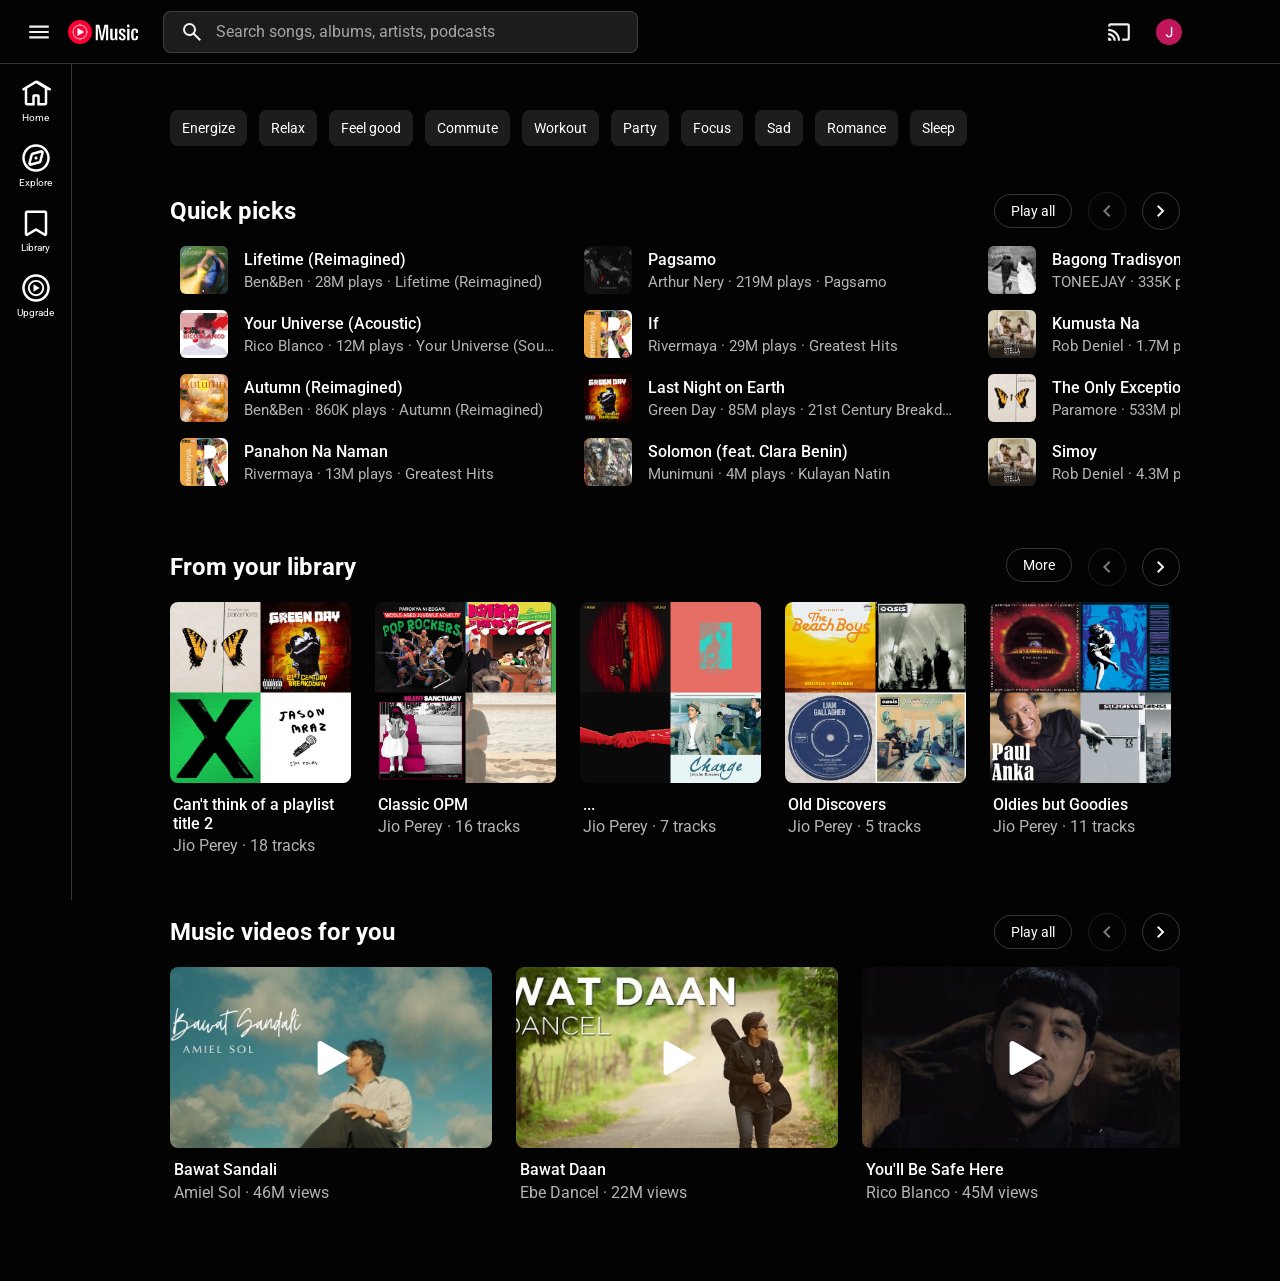
==== commit c30f404a: "Updated icons" ====
--- a/index.html
+++ b/index.html
@@ -49,7 +49,7 @@
         <img class="explore-icon" src="icons/explore-icon.svg" alt="explore icon">
         <p>Explore</p>
       </a>
-      <a class="nav-link">
+      <a href="library.html" class="nav-link">
         <img class="library-icon" src="icons/library-icon.svg" alt="library icon">
         <p>Library</p>
       </a>
--- a/styles/from-library-section.css
+++ b/styles/from-library-section.css
@@ -148,7 +148,7 @@
 }
 
 .playlists-container .playlist-card .playlist-thumbnail .play-button img {
-  height: 30px;
+  height: 24px;
 }
 
 .playlists-container .playlist-card .playlist-thumbnail .playlist-more-button:hover {
@@ -195,7 +195,7 @@
 }
 
 .playlists-container .playlist-card .playlist-thumbnail .play-button:hover {
-  transform: scale(1.15);
+  transform: scale(1.25);
   background-color: rgba(0, 0, 0, 0.9);
   transition: all 0.15 ease-out;
 }
--- a/styles/music-videos-section.css
+++ b/styles/music-videos-section.css
@@ -121,8 +121,10 @@
 .music-videos-grid .music-video-preview
 .music-video-thumbnail .music-video-thumbnail-overlay
 .music-video-play-btn img {
-  height: 38px;
-  vertical-align: middle;
+  height: 46px;
+  object-fit: contain;
+  object-position: center;
+  display: block;
 }
 
 main .music-videos-section
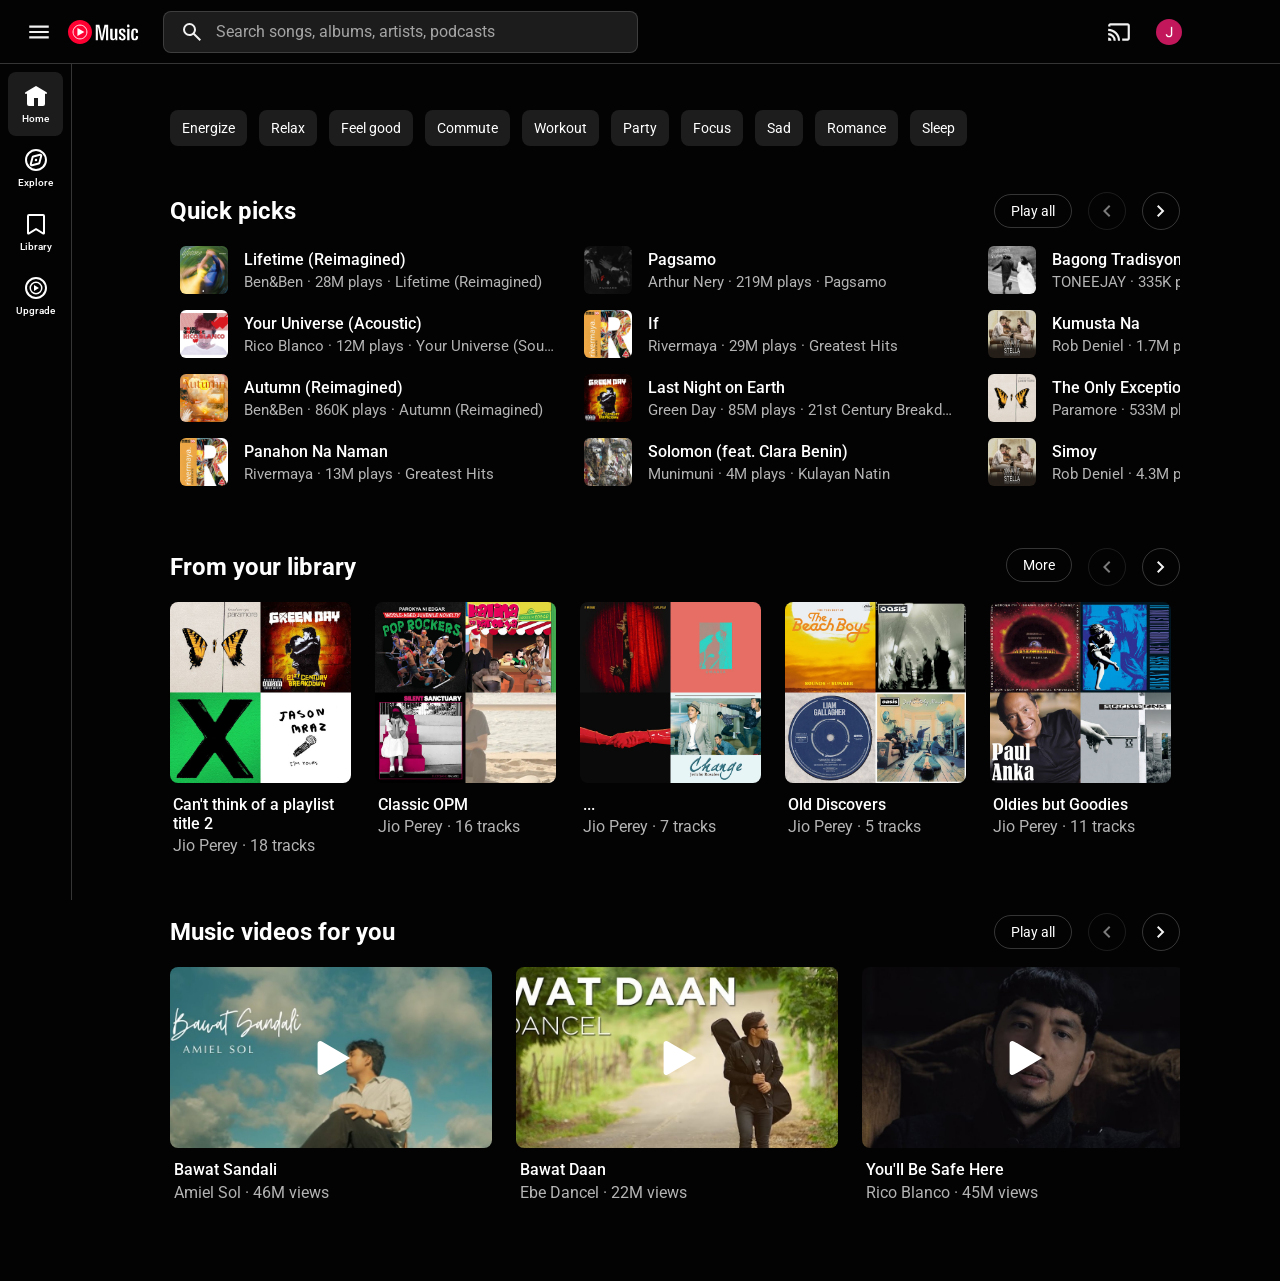
==== commit e37546f9: "Added active states on nav links" ====
--- a/index.html
+++ b/index.html
@@ -41,8 +41,8 @@
     </header>
     
     <nav>
-      <a href="index.html" class="nav-link" >
-        <img class="home-icon" src="icons/home-icon.svg" alt="home icon">
+      <a href="index.html" class="nav-link active" >
+        <img src="icons/home-icon-filled.svg" alt="home icon">
         <p>Home</p>
       </a>
       <a href="explore.html" class="nav-link">
--- a/styles/sidebar.css
+++ b/styles/sidebar.css
@@ -7,11 +7,15 @@
   border-right: 1px solid rgba(255, 255, 255, 0.2);
   display: flex;
   flex-direction: column;
-  padding: 4px;
+  padding: 8px;
 }
 
 nav .nav-link img {
-  height: 30px;
+  height: 24px;
+}
+
+nav .nav-link.active {
+  background-color: rgba(255, 255, 255, 0.1);
 }
 
 nav .nav-link {
@@ -19,18 +23,19 @@
   flex-direction: column;
   align-items: center;
   cursor: pointer;
-  padding: 10px 6px;
-  border-radius: 4px;
-  gap: 4px;
+  padding: 12px 4px;
+  border-radius: 8px;
+  gap: 5px;
   transition: all 0.15s;
   text-decoration: none;
   color: inherit;
 }
 
 nav .nav-link:hover {
-  background-color: rgba(255, 255, 255, 0.1);
+  background-color: rgba(255, 255, 255, 0.2);
 }
 
 nav .nav-link p {
   font-size: 10px;
+  font-weight: 500;
 }
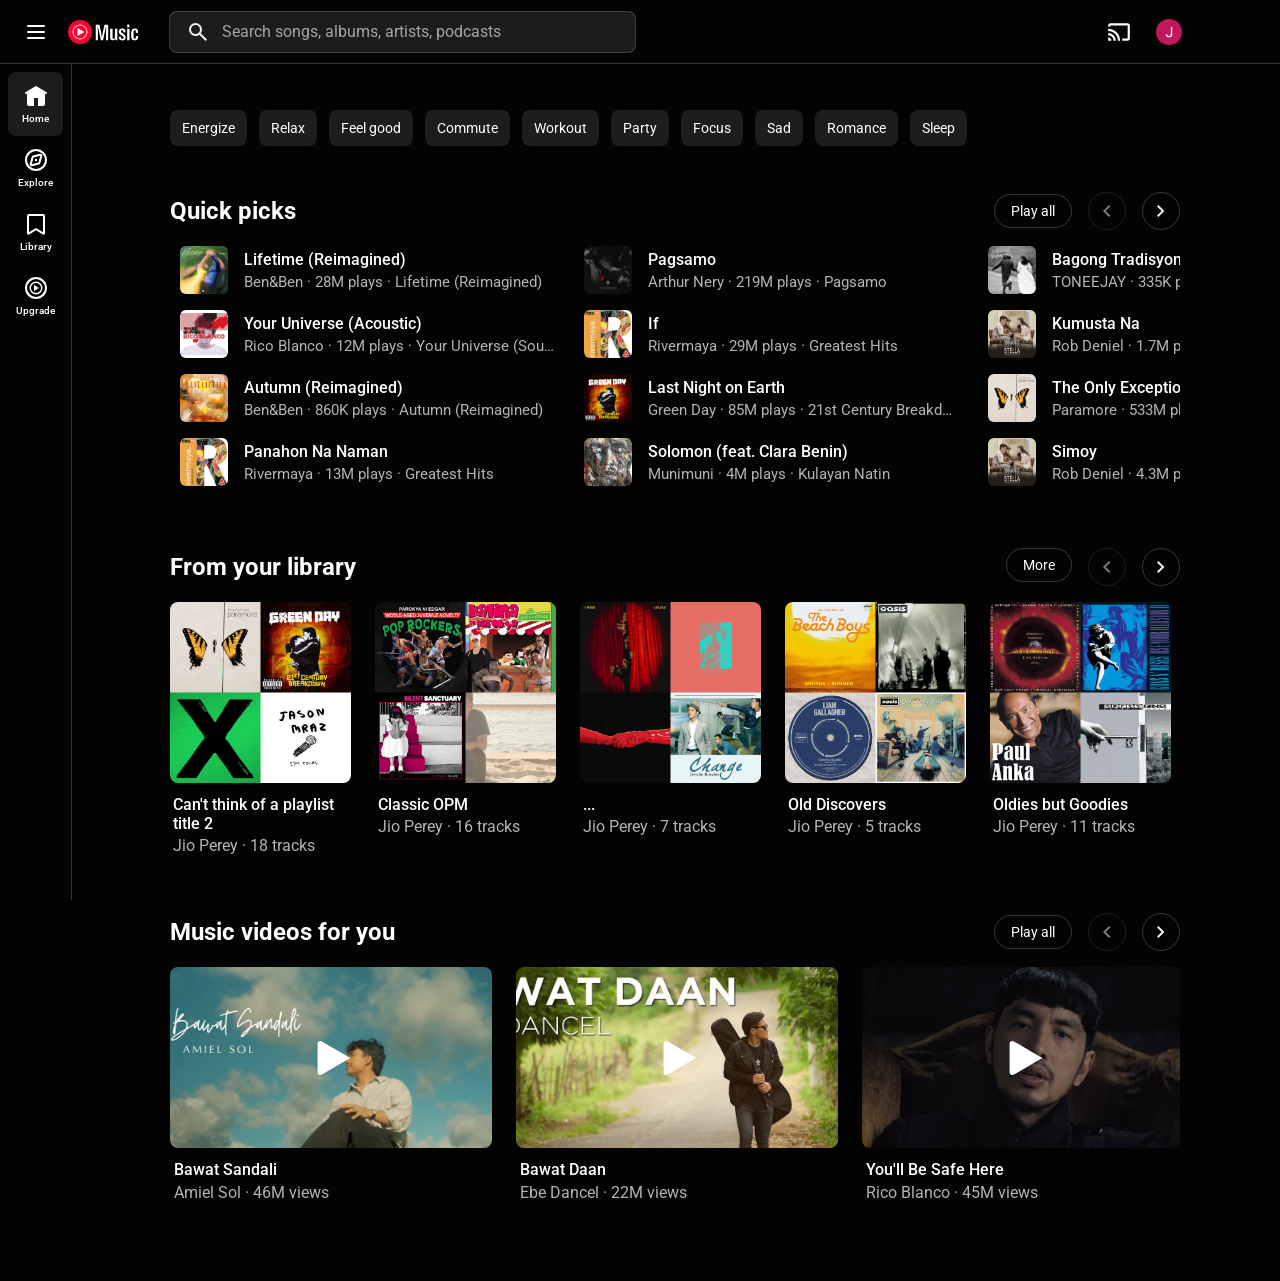
==== commit ee10a4ad: "Added YouTube Music favicon" ====
--- a/index.html
+++ b/index.html
@@ -4,6 +4,7 @@
     <meta charset="UTF-8">
     <meta name="viewport" content="width=device-width, initial-scale=1.0">
     <title>YouTube Music Clone</title>
+    <link rel="icon"  href="images/favicon.ico">
     <link rel="preconnect" href="https://fonts.googleapis.com">
     <link rel="preconnect" href="https://fonts.gstatic.com" crossorigin>
     <link href="https://fonts.googleapis.com/css2?family=Roboto:ital,wght@0,100..900;1,100..900&display=swap" rel="stylesheet">
@@ -804,7 +805,7 @@
       <!-- Library Section Heading -->
       <div class="section-heading">
         <div class="heading-title">
-          <a href="https://music.youtube.com/library">
+          <a href="library.html">
             <h1>From your library</h1>
           </a>
         </div>
--- a/styles/header.css
+++ b/styles/header.css
@@ -9,7 +9,7 @@
   display: flex;
   align-items: center;
   justify-content: space-between;
-  padding: 0 98px 0 18px;
+  padding: 0 98px 0 16px;
   z-index: 100;
 }
 
@@ -25,15 +25,15 @@
   border-radius: 100px;
   cursor: pointer;
   transition: all 0.15s;
-  margin-right: 8px;
+  margin-right: 12px;
 }
 
 header .left-section .hamburger-menu-container:hover {
-  background-color: rgba(255, 255, 255, 0.1);
+  background-color: rgba(255, 255, 255, 0.15);
 }
 
 header .left-section .hamburger-menu-container .hamburger-menu {
-  height: 26px;
+  height: 24px;
   vertical-align: middle;
 }
 
@@ -42,7 +42,7 @@
   height: 24px;
   cursor: pointer;
   vertical-align: middle;
-  margin-right: 24px;
+  margin-right: 30px;
 }
 
 .left-section .search-container {
@@ -59,7 +59,7 @@
 
 .left-section .search-container .search-icon {
   height: 24px;
-  color: rgba(255, 255, 255, 0.7);
+  color: rgba(255, 255, 255, 0.6);
   margin-right: 12px;
   flex-shrink: 0;
   cursor: pointer;
--- a/styles/chips-section.css
+++ b/styles/chips-section.css
@@ -1,27 +1,29 @@
-main .chips-section {
+.chips-section {
   display: flex;
   gap: 12px;
   margin-bottom: 46px;
 }
 
-main .chips-section .chip {
+.chips-section .chip {
   background-color: rgba(255, 255, 255, 0.1);
   font-size: 14px;
   padding: 10px 12px;
   border-radius: 8px;
   cursor: pointer;
   transition: all 0.15s;
+  display: flex;
+  align-items: center;
 }
 
-main .chips-section .chip p {
+.chips-section .chip p {
   white-space: nowrap;
 }
 
-main .chips-section .chip:hover {
+.chips-section .chip:hover {
   background-color: rgba(255, 255, 255, 0.2);
 }
 
-main .chips-section .chip:active {
+.chips-section .chip:active {
   background-color: white;
   color: black;
 }
--- a/styles/from-library-section.css
+++ b/styles/from-library-section.css
@@ -88,11 +88,11 @@
   scrollbar-width: none;
 }
 
-.playlists-container .playlist-card .playlist-thumbnail {
+.playlist-card .playlist-thumbnail {
   position: relative;
 }
 
-.playlists-container .playlist-card .playlist-thumbnail img {
+.playlist-card .playlist-thumbnail img {
   width: 100%;
   aspect-ratio: 1 / 1;
   object-fit: cover;
@@ -101,11 +101,11 @@
   border-radius: 8px;
 }
 
-.playlists-container .playlist-card .playlist-info {
+.playlist-card .playlist-info {
   padding: 12px 3px;
 }
 
-.playlists-container .playlist-card .playlist-info a {
+.playlist-card .playlist-info a {
   text-decoration: none;
   display: block;
   color: white;
@@ -115,25 +115,25 @@
   margin-bottom: 3px;
 }
 
-.playlists-container .playlist-card .playlist-info a:hover {
+.playlist-card .playlist-info a:hover {
   text-decoration: underline;
 }
-
-.playlists-container .playlist-card .playlist-info .playlist-author,
-.playlists-container .playlist-card .playlist-info .playlist-tracks-no  {
+.playlist-card .playlist-info .playlist-author,
+.playlist-card .playlist-info .playlist-tracks-no,
+.playlist-card .playlist-info .category {
   display: inline;
   color: rgba(255, 255, 255, 0.7);
   font-weight: 400;
 }
 
-.playlists-container .playlist-card .playlist-thumbnail .playlist-more-button img,
-.playlists-container .playlist-card .playlist-thumbnail .play-button img
+.playlist-card .playlist-thumbnail .playlist-more-button img,
+.playlist-card .playlist-thumbnail .play-button img
 {
   vertical-align: middle;
 }
 
-.playlists-container .playlist-card .playlist-thumbnail .playlist-more-button,
-.playlists-container .playlist-card .playlist-thumbnail .play-button
+.playlist-card .playlist-thumbnail .playlist-more-button,
+.playlist-card .playlist-thumbnail .play-button
 {
   background-color: transparent;
   border: none;
@@ -143,20 +143,20 @@
   transition: all 0.15s;
 }
 
-.playlists-container .playlist-card .playlist-thumbnail .play-button {
+.playlist-card .playlist-thumbnail .play-button {
   background-color: rgba(0, 0, 0, 0.6);
 }
 
-.playlists-container .playlist-card .playlist-thumbnail .play-button img {
+.playlist-card .playlist-thumbnail .play-button img {
   height: 24px;
 }
 
-.playlists-container .playlist-card .playlist-thumbnail .playlist-more-button:hover {
+.playlist-card .playlist-thumbnail .playlist-more-button:hover {
   background-color: rgba(255, 255, 255, 0.3);
   transition: all 0.15s;
 }
 
-.playlists-container .playlist-card .playlist-thumbnail .playlist-thumbnail-overlay {
+.playlist-card .playlist-thumbnail .playlist-thumbnail-overlay {
   position: absolute;
   inset: 0;
   background: linear-gradient(
@@ -170,7 +170,7 @@
   pointer-events: none;
 }
 
-.playlists-container .playlist-card .playlist-thumbnail .playlist-more-button {
+.playlist-card .playlist-thumbnail .playlist-more-button {
   position: absolute;
   top: 10px;
   right: 4px;
@@ -178,7 +178,7 @@
   transition: all 0.15s ease-in;
 }
 
-.playlists-container .playlist-card .playlist-thumbnail .play-button {
+.playlist-card .playlist-thumbnail .play-button {
   position: absolute;
   bottom: 10px;
   right: 12px;
@@ -187,14 +187,14 @@
 }
 
 
-.playlists-container .playlist-card .playlist-thumbnail:hover .playlist-thumbnail-overlay,
-.playlists-container .playlist-card .playlist-thumbnail:hover .playlist-more-button,
-.playlists-container .playlist-card .playlist-thumbnail:hover .play-button {
+.playlist-card .playlist-thumbnail:hover .playlist-thumbnail-overlay,
+.playlist-card .playlist-thumbnail:hover .playlist-more-button,
+.playlist-card .playlist-thumbnail:hover .play-button {
   opacity: 1;
   transition: all 0.15s ease-out;
 }
 
-.playlists-container .playlist-card .playlist-thumbnail .play-button:hover {
+.playlist-card .playlist-thumbnail .play-button:hover {
   transform: scale(1.25);
   background-color: rgba(0, 0, 0, 0.9);
   transition: all 0.15 ease-out;
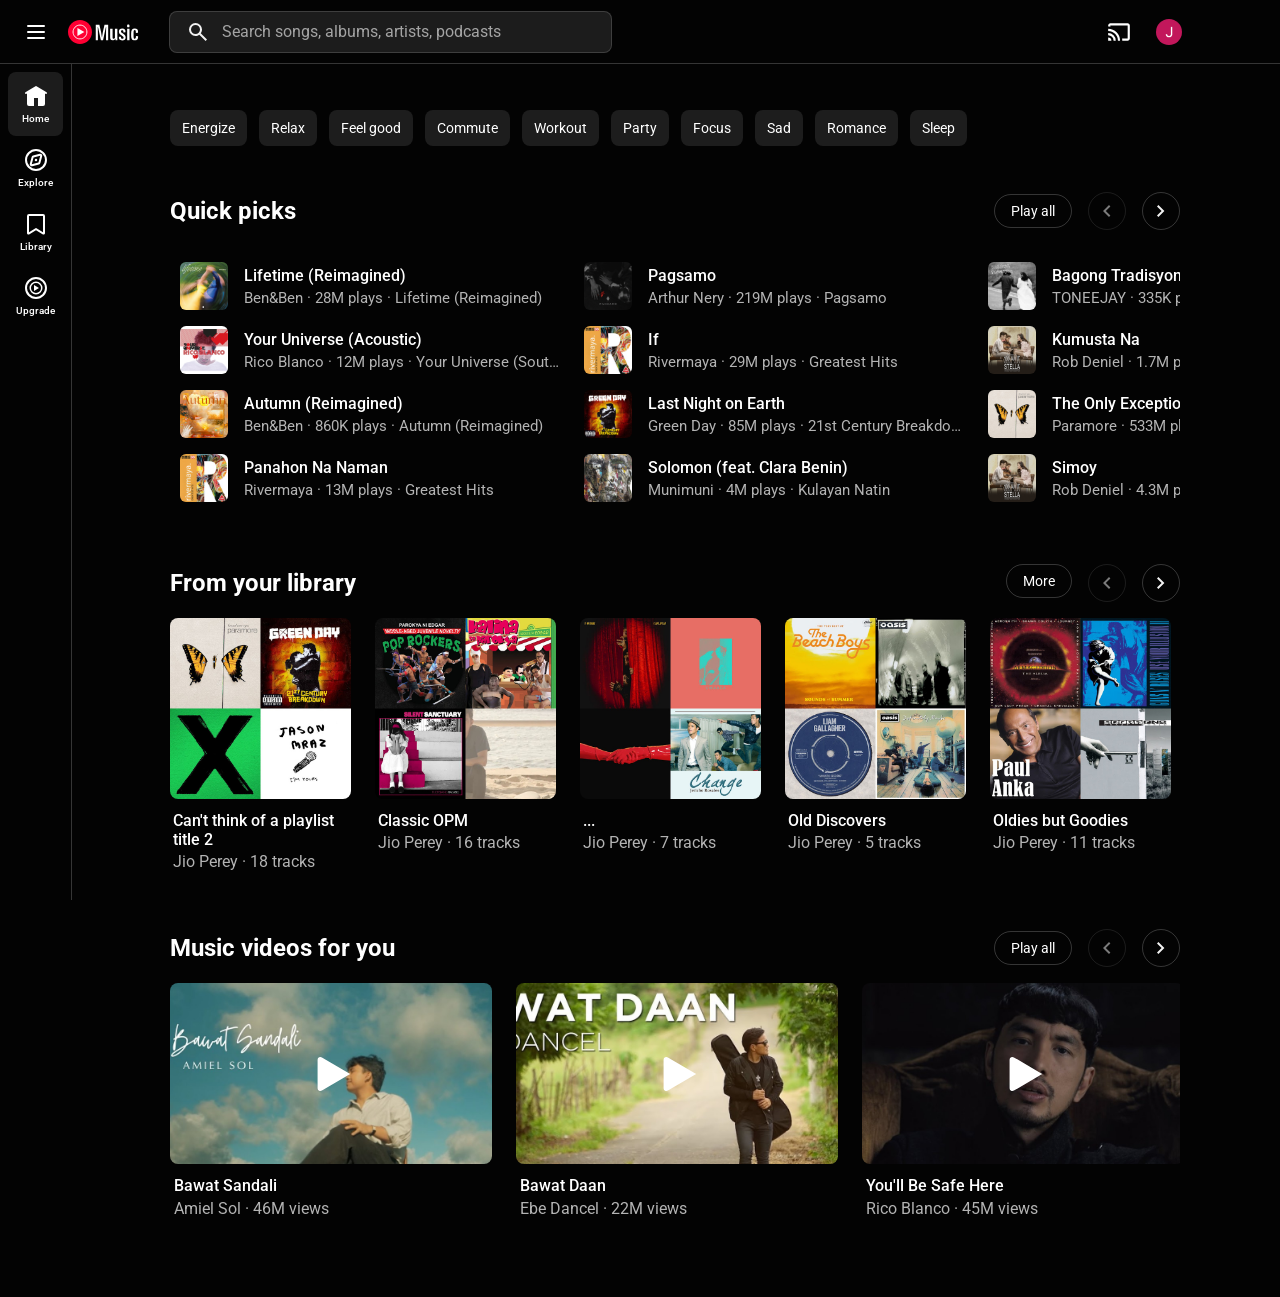
==== commit 1d753e68: "Added media queries for responsiveness" ====
--- a/index.html
+++ b/index.html
@@ -32,6 +32,9 @@
         </div>
       </section>
       <section class="right-section">
+        <div class="mobile-search-button">
+          <img class="search-icon" src="icons/search-icon.svg" alt="search icon">
+        </div>
         <div class="cast-button">
           <img class="cast-icon" src="icons/cast-icon.svg" alt="cast icon">
         </div>
@@ -811,7 +814,7 @@
         </div>
         <!-- Action Buttons -->
         <div class="heading-actions">
-          <a href="https://music.youtube.com/library">
+          <a href="library.html">
             <button class="more-button">
               More
             </button>
--- a/styles/general.css
+++ b/styles/general.css
@@ -11,6 +11,39 @@
   padding: 110px 100px 48px 170px;
 }
 
+@media (min-width: 1400px) {
+  h1 {
+    font-size: 45px;
+  }
+
+  body {
+     padding: 110px 148px 48px 218px;
+  }
+}
+
+@media (max-width: 1200px) {
+  h1 {
+    font-size: 28px;
+  }
+}
+
+@media (max-width: 768px) {
+   h1 {
+    font-size: 24px;
+  }
+
+  h2 {
+    font-size: 20px;
+  }
+}
+
+
+@media (max-width: 615px) {
+  body {
+    padding: 110px 16px 16px 16px !important;
+  }
+}
+
 @media (max-width: 936px) {
   body {
     padding: 95px 48px 48px 112px;
--- a/styles/header.css
+++ b/styles/header.css
@@ -37,7 +37,6 @@
   vertical-align: middle;
 }
 
-
 header .left-section .youtube-music-logo {
   height: 24px;
   cursor: pointer;
@@ -55,6 +54,7 @@
   height: 42px;
   width: 100%;
   box-sizing: border-box;
+  margin-right: 24px;
 }
 
 .left-section .search-container .search-icon {
@@ -78,7 +78,6 @@
 
 .left-section .search-container:focus-within {
   background-color: #030303;
-
 }
 
 .left-section .search-container .search-input::placeholder {
@@ -93,8 +92,14 @@
   gap: 24px;
 }
 
-header .right-section .cast-button {
-  margin-left: 16px;
+header .right-section .mobile-search-button {
+  display: none; 
+}
+
+header .right-section .mobile-search-button .search-icon {
+  vertical-align: top;
+  height: 26px;
+  cursor: pointer;
 }
 
 header .right-section .cast-button .cast-icon {
@@ -116,4 +121,18 @@
   object-position: center;
   display: block;
   border-radius: 16px;
+}
+
+@media (max-width: 935px) {
+  .left-section .search-container {
+    display: none;
+  }
+
+  header .right-section .mobile-search-button {
+    display: block;
+  }
+  
+  header {
+    padding: 0 16px; 
+  }
 }
--- a/styles/sidebar.css
+++ b/styles/sidebar.css
@@ -38,4 +38,10 @@
 nav .nav-link p {
   font-size: 10px;
   font-weight: 500;
+}
+
+@media (max-width: 615px) {
+  nav {
+    display: none;
+  }
 }
--- a/styles/chips-section.css
+++ b/styles/chips-section.css
@@ -2,6 +2,16 @@
   display: flex;
   gap: 12px;
   margin-bottom: 46px;
+  overflow-x: auto;
+  overscroll-behavior-x: contain;
+}
+
+.chips-section::-webkit-scrollbar {
+  display: none;
+}
+
+.chips-section {
+  scrollbar-width: none;
 }
 
 .chips-section .chip {
--- a/styles/quick-picks-section.css
+++ b/styles/quick-picks-section.css
@@ -109,7 +109,6 @@
 }
 
 .video-cards-container .video-card {
-  max-width: 374px;
   display: flex;
   align-items: center;
   gap: 16px;
@@ -146,8 +145,8 @@
 }
 
 .video-cards-container .video-card .video-image .video-image-overlay img {
-  width: 34px;
-  height: 34px;
+  width: 24px;
+  height: 24px;
 }
 
 .video-cards-container .video-card .video-details {
@@ -229,4 +228,34 @@
 
 .video-cards-container .video-card:hover .video-image .video-image-overlay {
   opacity: 1;
+}
+
+@media (min-width: 1400px) {
+  .video-cards-container {
+    grid-auto-columns: 33.33%;
+  }
+}
+
+@media (max-width: 1200px) {
+  .video-stats a{
+    font-size: 14px;
+  }
+
+  .video-title {
+    font-size: 15px;
+  }
+}
+
+@media (max-width: 576px) {
+  .video-stats a{
+    font-size: 14px;
+  }
+
+  .video-title {
+    font-size: 15px;
+  }
+
+  .video-cards-container {
+    grid-auto-columns: 90%;
+  }
 }
--- a/styles/from-library-section.css
+++ b/styles/from-library-section.css
@@ -1,31 +1,31 @@
-main .from-library-section {
+.from-library-section {
   margin-bottom: 46px;
 }
 
-main .from-library-section .section-heading {
+.section-heading {
   display: flex;
   align-items: center;
   justify-content: space-between;
   margin-bottom: 16px;
 }
 
-main .from-library-section .section-heading .heading-title {
+.heading-title {
   flex: 1;
   white-space: nowrap;
   cursor: pointer;
   transition: all 0.15s;
 }
 
-main .from-library-section .section-heading .heading-title a {
+.heading-title a {
   text-decoration: none;
   color: inherit;
 }
 
-main .from-library-section .section-heading .heading-title:hover {
+.heading-title:hover {
   text-decoration: underline;
 }
 
-main .from-library-section .section-heading .heading-actions {
+.heading-actions {
   width: 190px;
   display: flex;
   flex-shrink: 0;
@@ -33,7 +33,7 @@
   justify-content: end;
 }
 
-main .from-library-section .section-heading .heading-actions button {
+.heading-actions button {
   background-color: transparent;
   color: white;
   font-size: 14px;
@@ -43,29 +43,29 @@
   cursor: pointer;
 }
 
-main .from-library-section .section-heading .heading-actions button:hover {
-   background-color: rgba(255, 255, 255, 0.1);
-}
-
-main .from-library-section .section-heading .heading-actions button:active {
+.heading-actions button:hover {
+  background-color: rgba(255, 255, 255, 0.1);
+}
+
+.heading-actions button:active {
   background-color: rgba(255, 255, 255, 0.3);
 }
 
-main .from-library-section .section-heading .heading-actions button img {
+.heading-actions button img {
   vertical-align: middle;
 }
 
-main .from-library-section .section-heading .heading-actions .more-button {
+.more-button {
   font-family: Roboto, Arial, sans-serif;
-  padding: 8px 16px ;
-}
-
-main .from-library-section .section-heading .heading-actions .more-button:hover {
+  padding: 8px 16px !important;
+}
+
+.more-button:hover {
   background-color: rgba(255, 255, 255, 0.2);
   border: 1px solid transparent;
 }
 
-main .from-library-section .section-heading .heading-actions .more-button:active {
+.more-button:active {
   background-color: rgba(255, 255, 255, 0.4);
 }
 
@@ -77,22 +77,18 @@
   column-gap: 24px;
   overflow-x: auto;
   overscroll-behavior-x: contain;
+  scrollbar-width: none;
 }
 
 .playlists-container::-webkit-scrollbar {
   display: none;
-  
-}
-
-.playlists-container {
-  scrollbar-width: none;
-}
-
-.playlist-card .playlist-thumbnail {
+}
+
+.playlist-thumbnail {
   position: relative;
 }
 
-.playlist-card .playlist-thumbnail img {
+.playlist-thumbnail img {
   width: 100%;
   aspect-ratio: 1 / 1;
   object-fit: cover;
@@ -101,62 +97,7 @@
   border-radius: 8px;
 }
 
-.playlist-card .playlist-info {
-  padding: 12px 3px;
-}
-
-.playlist-card .playlist-info a {
-  text-decoration: none;
-  display: block;
-  color: white;
-  font-size: 16px;
-  font-weight: 500;
-  transition: all 0.15s;
-  margin-bottom: 3px;
-}
-
-.playlist-card .playlist-info a:hover {
-  text-decoration: underline;
-}
-.playlist-card .playlist-info .playlist-author,
-.playlist-card .playlist-info .playlist-tracks-no,
-.playlist-card .playlist-info .category {
-  display: inline;
-  color: rgba(255, 255, 255, 0.7);
-  font-weight: 400;
-}
-
-.playlist-card .playlist-thumbnail .playlist-more-button img,
-.playlist-card .playlist-thumbnail .play-button img
-{
-  vertical-align: middle;
-}
-
-.playlist-card .playlist-thumbnail .playlist-more-button,
-.playlist-card .playlist-thumbnail .play-button
-{
-  background-color: transparent;
-  border: none;
-  padding: 6px;
-  border-radius: 100px;
-  cursor: pointer;
-  transition: all 0.15s;
-}
-
-.playlist-card .playlist-thumbnail .play-button {
-  background-color: rgba(0, 0, 0, 0.6);
-}
-
-.playlist-card .playlist-thumbnail .play-button img {
-  height: 24px;
-}
-
-.playlist-card .playlist-thumbnail .playlist-more-button:hover {
-  background-color: rgba(255, 255, 255, 0.3);
-  transition: all 0.15s;
-}
-
-.playlist-card .playlist-thumbnail .playlist-thumbnail-overlay {
+.playlist-thumbnail-overlay {
   position: absolute;
   inset: 0;
   background: linear-gradient(
@@ -170,7 +111,29 @@
   pointer-events: none;
 }
 
-.playlist-card .playlist-thumbnail .playlist-more-button {
+.playlist-thumbnail:hover .playlist-thumbnail-overlay,
+.playlist-thumbnail:hover .playlist-more-button,
+.playlist-thumbnail:hover .play-button {
+  opacity: 1;
+  transition: all 0.15s ease-out;
+}
+
+.playlist-more-button,
+.play-button {
+  background-color: transparent;
+  border: none;
+  padding: 6px;
+  border-radius: 100px;
+  cursor: pointer;
+  transition: all 0.15s;
+}
+
+.playlist-more-button img,
+.play-button img {
+  vertical-align: middle;
+}
+
+.playlist-more-button {
   position: absolute;
   top: 10px;
   right: 4px;
@@ -178,7 +141,13 @@
   transition: all 0.15s ease-in;
 }
 
-.playlist-card .playlist-thumbnail .play-button {
+.playlist-more-button:hover {
+  background-color: rgba(255, 255, 255, 0.3);
+  transition: all 0.15s;
+}
+
+.play-button {
+  background-color: rgba(0, 0, 0, 0.6);
   position: absolute;
   bottom: 10px;
   right: 12px;
@@ -186,16 +155,62 @@
   transition: all 0.15s ease-in;
 }
 
-
-.playlist-card .playlist-thumbnail:hover .playlist-thumbnail-overlay,
-.playlist-card .playlist-thumbnail:hover .playlist-more-button,
-.playlist-card .playlist-thumbnail:hover .play-button {
-  opacity: 1;
-  transition: all 0.15s ease-out;
-}
-
-.playlist-card .playlist-thumbnail .play-button:hover {
+.play-button img {
+  height: 24px;
+}
+
+.play-button:hover {
   transform: scale(1.25);
   background-color: rgba(0, 0, 0, 0.9);
-  transition: all 0.15 ease-out;
-}
+  transition: all 0.15s ease-out; 
+}
+
+.playlist-info {
+  padding: 12px 3px;
+}
+
+.playlist-info a {
+  text-decoration: none;
+  display: block;
+  color: white;
+  font-size: 16px;
+  font-weight: 500;
+  transition: all 0.15s;
+  margin-bottom: 3px;
+}
+
+.playlist-info a:hover {
+  text-decoration: underline;
+}
+
+.playlist-info .playlist-author,
+.playlist-tracks-no,
+.category {
+  display: inline;
+  color: rgba(255, 255, 255, 0.7);
+  font-weight: 400;
+}
+
+
+@media (min-width: 1400px) {
+  .playlists-container {
+    grid-auto-columns: 15%;
+  }
+}
+
+@media (max-width: 1200px) {
+  .playlist-info a {
+    font-size: 15px;  
+  }
+
+  .playlist-author, 
+  .playlist-tracks-no {
+    font-size: 14px;
+  }
+}
+
+@media (max-width: 576px) {
+  .playlists-container {
+    grid-auto-columns: 40%;
+  }
+}
--- a/styles/music-videos-section.css
+++ b/styles/music-videos-section.css
@@ -193,3 +193,22 @@
   color: rgba(255, 255, 255, 0.7);
 } 
 
+@media (min-width: 1400px) {
+  main .music-videos-section .music-videos-grid {
+    grid-auto-columns: 28.57%;
+  }
+}
+
+@media (max-width: 576px) {
+  main .music-videos-section .music-videos-grid .music-video-preview .music-video-info .music-video-title {
+    font-size: 15px;
+  }
+
+  main .music-videos-section .music-videos-grid .music-video-preview .music-video-info .music-video-stats {
+    font-size: 14px;
+  }
+
+  main .music-videos-section .music-videos-grid {
+    grid-auto-columns: 70%;
+  }
+}
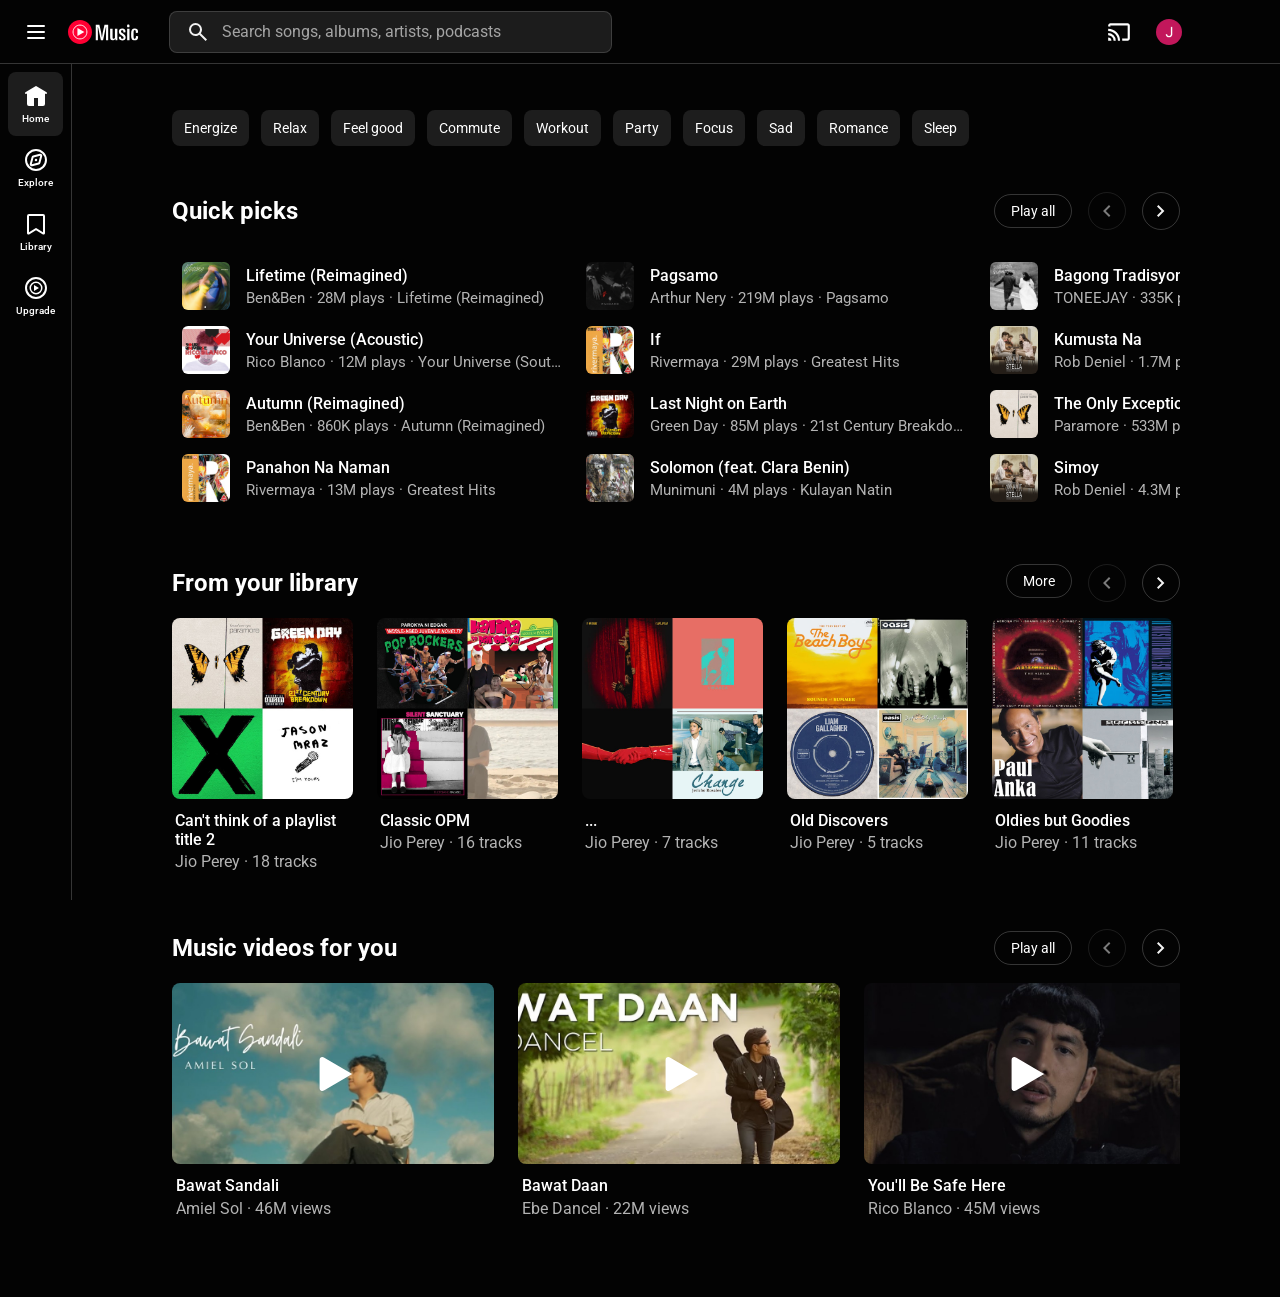
==== commit 8aae6ef9: "feat: collapsible sidebar" ====
--- a/index.html
+++ b/index.html
@@ -18,9 +18,14 @@
     <script defer src="scripts/script.js"></script>
   </head>
   <body>
-    <header>
+    <script>
+      if (localStorage.getItem('sidebarState') === 'expanded') {
+        document.body.classList.add('sidebar-expanded');
+      }
+    </script>
+    <header>  
       <section class="left-section">
-        <div class="hamburger-menu-container">
+        <div class="hamburger-menu-container" onclick="toggleSidebar()">
           <img class="hamburger-menu" src="icons/hambuger-menu-icon.svg" alt="hamburger menu">
         </div>
         <a href="index.html">
@@ -44,7 +49,7 @@
       </section>
     </header>
     
-    <nav>
+    <nav id="navSidebar">
       <a href="index.html" class="nav-link active" >
         <img src="icons/home-icon-filled.svg" alt="home icon">
         <p>Home</p>
@@ -61,6 +66,130 @@
         <img class="youtube-music-icon" src="icons/youtube-music.svg" alt="youtube music icon">
         <p>Upgrade</p>
       </a>
+
+      <div class="expanded-sidebar">
+        <div class="hr"></div>
+        <button class="create-playlist-button">
+          <img src="icons/plus-icon.svg" alt="plus icon">
+          New playlist
+        </button>
+        <div class="nav-playlist-container">
+          <div class="nav-playlist-card">
+            <p class="playlist-title">Liked Music</p>
+            <p class="current-username">Auto playlist</p>
+            <button class="nav-playlist-play-btn">
+              <img src="icons/play-icon-black.svg" alt="play icon">
+            </button>
+          </div>  
+          <div class="nav-playlist-card">
+            <p class="playlist-title">...</p>
+            <p class="current-username">Jio Perey</p>
+            <button class="nav-playlist-play-btn">
+              <img src="icons/play-icon-black.svg" alt="play icon">
+            </button>
+          </div>  
+          <div class="nav-playlist-card">
+            <p class="playlist-title">
+              Old Discovers
+            </p>
+            <p class="current-username">
+              Jio Perey
+            </p>
+            <button class="nav-playlist-play-btn">
+              <img src="icons/play-icon-black.svg" alt="play icon">
+            </button>
+          </div>  
+          <div class="nav-playlist-card">
+            <p class="playlist-title">
+              Classic OPM
+            </p>
+            <p class="current-username">
+              Jio Perey
+            </p>
+            <button class="nav-playlist-play-btn">
+              <img src="icons/play-icon-black.svg" alt="play icon">
+            </button>
+          </div>  
+          <div class="nav-playlist-card">
+            <p class="playlist-title">
+              Modern OPM
+            </p>
+            <p class="current-username">
+              Jio Perey
+            </p>
+            <button class="nav-playlist-play-btn">
+              <img src="icons/play-icon-black.svg" alt="play icon">
+            </button>
+          </div>  
+          <div class="nav-playlist-card">
+            <div class="playlist-details"></div>
+            <p class="playlist-title">
+              Can't think of a playlist title 2
+            </p>
+            <p class="current-username">
+              Jio Perey
+            </p>
+            <button class="nav-playlist-play-btn">
+              <img src="icons/play-icon-black.svg" alt="play icon">
+            </button>
+          </div> 
+          <div class="nav-playlist-card">
+            <p class="playlist-title">
+              Oldies but Goodies
+            </p>
+            <p class="current-username">
+              Jio Perey
+            </p>
+            <button class="nav-playlist-play-btn">
+              <img src="icons/play-icon-black.svg" alt="play icon">
+            </button>
+          </div>  
+          <div class="nav-playlist-card">
+            <p class="playlist-title">
+              Feels like old
+            </p>
+            <p class="current-username">
+              Jio Perey
+            </p>
+            <button class="nav-playlist-play-btn">
+              <img src="icons/play-icon-black.svg" alt="play icon">
+            </button>
+          </div>  
+          <div class="nav-playlist-card">
+            <p class="playlist-title">
+              Can't think of a playlist title
+            </p>
+            <p class="current-username">
+              Jio Perey
+            </p>
+            <button class="nav-playlist-play-btn">
+              <img src="icons/play-icon-black.svg" alt="play icon">
+            </button>
+          </div>  
+          <div class="nav-playlist-card">
+            <p class="playlist-title">
+              Peace
+            </p>
+            <p class="current-username">
+              Jio Perey
+            </p>
+            <button class="nav-playlist-play-btn">
+              <img src="icons/play-icon-black.svg" alt="play icon">
+            </button>
+          </div>  
+          <div class="nav-playlist-card">
+            <p class="playlist-title">
+              Episodes for Later
+            </p>
+            <p class="current-username">
+              Auto playlist
+            </p>
+            <button class="nav-playlist-play-btn">
+              <img src="icons/play-icon-black.svg" alt="play icon">
+            </button>
+          </div>  
+        </div>
+      </div>
     </nav>
 
     <main>
--- a/styles/general.css
+++ b/styles/general.css
@@ -4,48 +4,55 @@
   padding: 0;
 }
 
+html, body {
+  max-width: 100vw;
+  overflow-x: hidden;
+}
+
 body {
   font-family: Roboto, Arial, sans-serif;
   background-color: #030303;
   color: white;
-  padding: 110px 100px 48px 170px;
+  padding-top: 110px;
+  padding-right: 100px;
+  padding-bottom: 48px;
 }
 
-@media (min-width: 1400px) {
-  h1 {
+@media (min-width: 1500px) {
+  h1 { 
     font-size: 45px;
   }
 
-  body {
-     padding: 110px 148px 48px 218px;
+  body { 
+    padding-right: 148px; 
+  }
+}
+
+@media (max-width: 1400px) {
+   h1 { font-size: 24px; 
+  }
+
+   h2 { font-size: 20px; 
   }
 }
 
 @media (max-width: 1200px) {
-  h1 {
-    font-size: 28px;
-  }
-}
-
-@media (max-width: 768px) {
-   h1 {
-    font-size: 24px;
-  }
-
-  h2 {
-    font-size: 20px;
-  }
-}
-
-
-@media (max-width: 615px) {
-  body {
-    padding: 110px 16px 16px 16px !important;
+  h1 { 
+    font-size: 28px; 
   }
 }
 
 @media (max-width: 936px) {
   body {
-    padding: 95px 48px 48px 112px;
+    padding-top: 95px;
+    padding-right: 16px;
+  }
+}
+
+@media (max-width: 615px) {
+  body {
+    padding-top: 110px;
+    padding-right: 16px;
+    padding-bottom: 16px;
   }
 }
--- a/styles/sidebar.css
+++ b/styles/sidebar.css
@@ -3,15 +3,18 @@
   top: 64px;
   left: 0;
   bottom: 0;
-  width: 72px;
   border-right: 1px solid rgba(255, 255, 255, 0.2);
   display: flex;
   flex-direction: column;
   padding: 8px;
+  overflow: hidden;
+  background-color: #030303;
+  z-index: 100;
 }
 
 nav .nav-link img {
   height: 24px;
+  vertical-align: middle;
 }
 
 nav .nav-link.active {
@@ -40,8 +43,212 @@
   font-weight: 500;
 }
 
+nav .expanded-sidebar {
+  display: none;
+}
+
+.hr {
+  border: 0.5px solid rgba(255, 255, 255, 0.15);
+  width: 90%;
+  margin-top: 24px;
+}
+
+.create-playlist-button {
+  font-family: Roboto, Arial, sans-serif;
+  font-size: 14px;
+  font-weight: 500;
+  width: 90%;
+  display: flex;
+  align-items: center;
+  justify-content: center;
+  gap: 6px;
+  border-radius: 100px;
+  padding: 8px 0;
+  background-color: rgba(255, 255, 255, 0.1);
+  border: none;
+  color: white;
+  cursor: pointer;
+  transition: background-color 0.15s;
+}
+
+.create-playlist-button:hover {
+  background-color: rgba(255, 255, 255, 0.2);
+}
+
+.create-playlist-button img {
+  vertical-align: middle;
+}
+
+.nav-playlist-container {
+  display: flex;
+  flex-direction: column;
+  overflow-y: auto;
+  overscroll-behavior-y: contain;
+  flex: 1;
+}
+
+.nav-playlist-card {
+  display: flex;
+  flex-direction: column;
+  justify-content: start;
+  gap: 3px;
+  position: relative;
+  cursor: pointer;
+  padding: 10px 16px;
+  border-radius: 8px;
+  transition: background-color 0.15s;
+}
+
+.nav-playlist-card:hover {
+  background-color: rgba(255, 255, 255, 0.2);
+  padding-right: 48px;
+}
+
+.nav-playlist-card:hover .nav-playlist-play-btn {
+  opacity: 1;
+}
+
+.nav-playlist-play-btn {
+  position: absolute;
+  right: 16px;
+  top: 14px;
+  background-color: transparent;
+  border: none;
+  padding: 4px;
+  border-radius: 100px;
+  background-color: white;
+  opacity: 0;
+  cursor: pointer;
+  transition: opacity 0.15s;
+}
+
+.nav-playlist-play-btn img{
+  height: 16px;
+  vertical-align: middle;
+}
+
+.nav-playlist-card .playlist-title {
+  font-size: 14px;
+  color: white;
+  font-weight: 500;
+  white-space: nowrap; 
+  overflow: hidden;
+  text-overflow: ellipsis;
+}
+
+.nav-playlist-card .current-username {
+  font-size: 12px;
+  color: rgba(255, 255, 255, 0.7);
+  font-weight: 400;
+  white-space: nowrap; 
+  overflow: hidden;
+  text-overflow: ellipsis;
+}
+
+.nav-playlist-container::-webkit-scrollbar {
+  width: 14px; 
+}
+
+.nav-playlist-container::-webkit-scrollbar-track {
+  background-color: #303030;
+}
+
+.nav-playlist-container::-webkit-scrollbar-thumb {
+  background-color: rgba(255, 255, 255, 0.7);
+  border-radius: 100px;
+  border: 4px solid #303030;
+}
+
+.nav-playlist-container::-webkit-scrollbar-thumb:hover {
+  background-color: rgba(255, 255, 255, 0.5); 
+}
+
+.nav-playlist-container::-webkit-scrollbar-button:single-button {
+  background-color: #303030;
+  display: block;
+  height: 12px;
+}
+
+.nav-playlist-container {
+  scrollbar-color: #999999 transparent;
+  scrollbar-width: thin;
+}
+
+
+body.sidebar-expanded nav .nav-link {
+  flex-direction: row;
+  align-items: center;
+  padding: 12px 16px;
+  gap: 20px;
+}
+
+body.sidebar-expanded nav .nav-link p {
+  font-size: 16px;
+}
+
+body.sidebar-expanded nav .expanded-sidebar {
+  display: flex;
+  flex-direction: column;
+  gap: 24px;
+  flex: 1;
+  min-height: 0;
+}
+
+@media (min-width: 1200px) {
+  nav { 
+    width: 72px;
+    transition: width 0.15s ease;
+    transform: none; 
+  }
+
+  body.sidebar-expanded nav { 
+    width: 240px; 
+  }
+
+  body {
+    padding-left: 172px;
+    transition: padding-left 0.15s ease;  
+  }
+
+  body.sidebar-expanded {
+    padding-left: 340px;
+  }
+}
+
+@media (min-width: 616px) and (max-width: 1200px) {
+  nav { 
+    width: 72px; 
+    transition: width 0.15s ease;
+    transform: none; 
+  }
+  body.sidebar-expanded nav {
+     width: 240px; 
+  }
+
+  body {
+    padding-left: 100px;
+    transition: padding-left 0.15s ease;
+  }
+  body.sidebar-expanded {
+    padding-left: 264px;
+  }
+}
+
+
 @media (max-width: 615px) {
-  nav {
-    display: none;
+  nav { 
+    width: 240px; transform: 
+    translateX(-100%); 
+    transition: transform 0.15s ease;
+  }
+  body.sidebar-expanded nav { 
+   transform: translateX(0);
+  }
+
+  body {
+    padding-left: 16px;
+  }
+  body.sidebar-expanded {
+    padding-left: 16px;
   }
 }
--- a/styles/quick-picks-section.css
+++ b/styles/quick-picks-section.css
@@ -38,7 +38,7 @@
 }
 
 main .quick-picks-section .section-heading .right-section {
-  width: 180px;
+  max-width: 180px;
   display: flex;
   align-items: center;
   gap: 16px;
@@ -258,4 +258,8 @@
   .video-cards-container {
     grid-auto-columns: 90%;
   }
+
+  main .quick-picks-section .section-heading .right-section {
+    gap: 8px;
+  }
 }
--- a/styles/from-library-section.css
+++ b/styles/from-library-section.css
@@ -26,9 +26,9 @@
 }
 
 .heading-actions {
-  width: 190px;
+  max-width: 190px;
   display: flex;
-  flex-shrink: 0;
+  flex-shrink: 1;
   gap: 16px;
   justify-content: end;
 }
@@ -213,4 +213,8 @@
   .playlists-container {
     grid-auto-columns: 40%;
   }
+
+  .heading-actions {
+    gap: 8px;
+  }
 }
--- a/styles/music-videos-section.css
+++ b/styles/music-videos-section.css
@@ -11,12 +11,12 @@
 }
 
 main .music-videos-section .section-heading .heading-actions {
-  width: 190px;
+  max-width: 190px;
   display: flex;
   justify-content: end;
   align-items: center;
   gap: 16px;
-  flex-shrink: 0;
+  flex-shrink: 1;
 }
 
 main .music-videos-section .section-heading .heading-actions button {
@@ -211,4 +211,8 @@
   main .music-videos-section .music-videos-grid {
     grid-auto-columns: 70%;
   }
-}
+
+  main .music-videos-section .section-heading .heading-actions {
+    gap: 8px;
+  }
+}
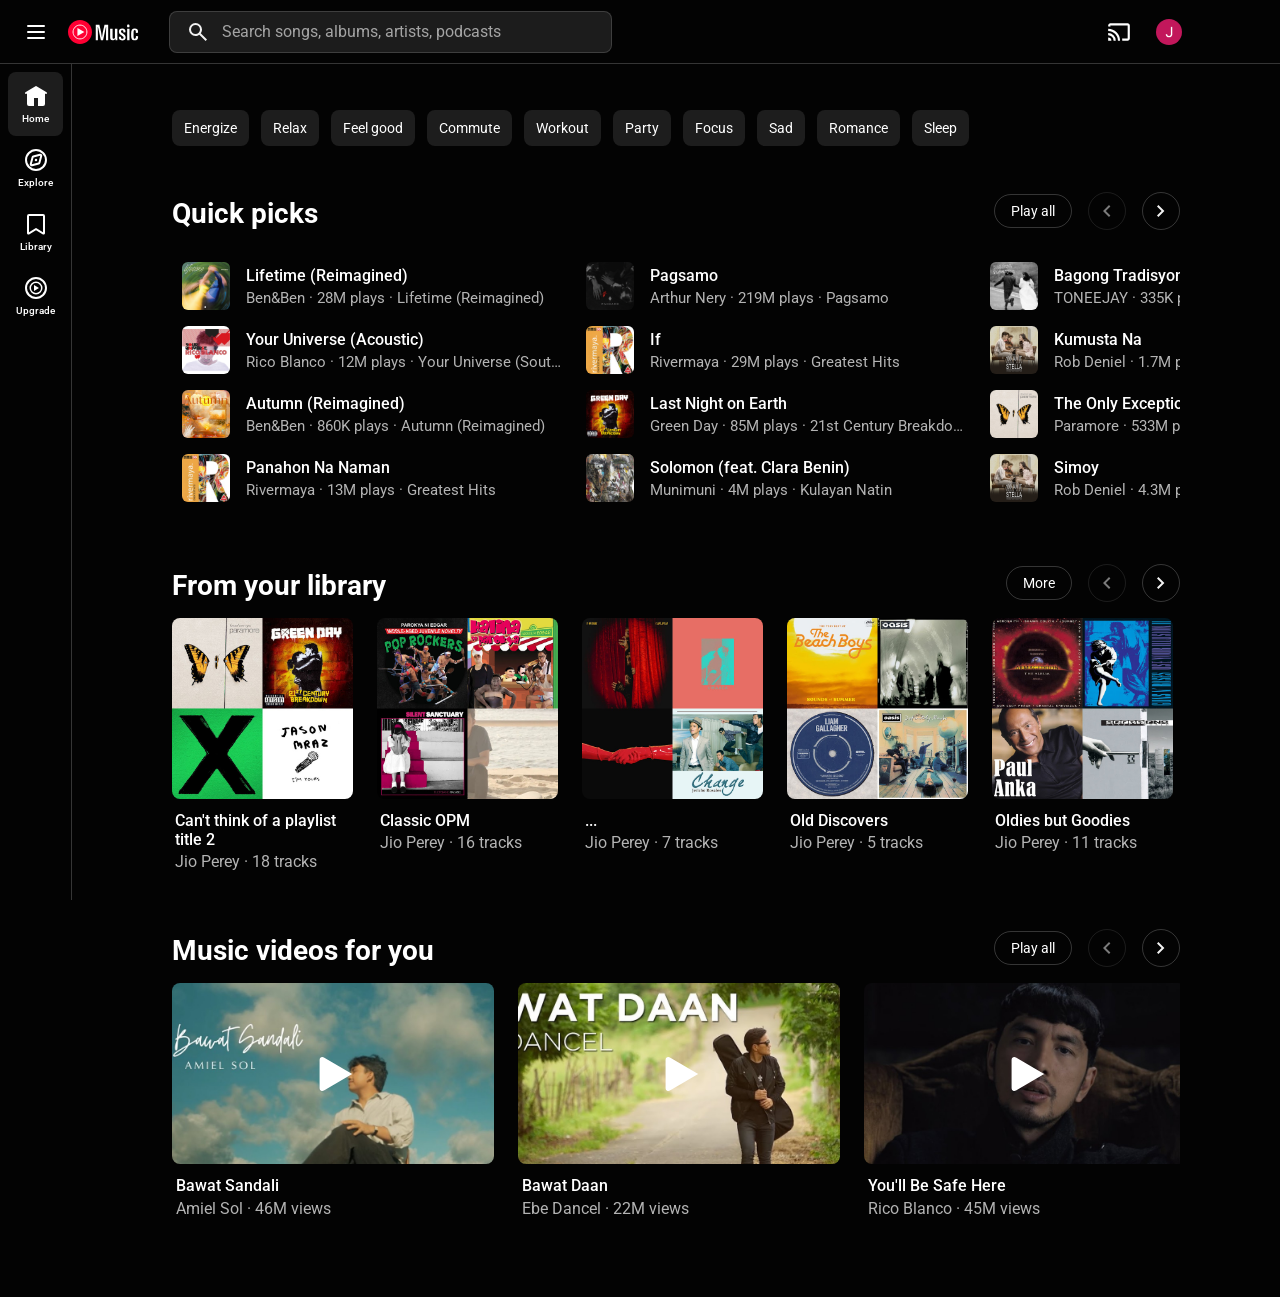
==== commit 0897a32d: "fix: sections' title & buttons" ====
--- a/index.html
+++ b/index.html
@@ -938,7 +938,7 @@
       <div class="section-heading">
         <div class="heading-title">
           <a href="library.html">
-            <h1>From your library</h1>
+            <h1 class="heading-title">From your library</h1>
           </a>
         </div>
         <!-- Action Buttons -->
--- a/styles/general.css
+++ b/styles/general.css
@@ -29,17 +29,23 @@
 }
 
 @media (max-width: 1400px) {
-   h1 { font-size: 24px; 
+   h1 { font-size: 28px; 
   }
 
-   h2 { font-size: 20px; 
+  h2 { 
+    font-size: 20px; 
   }
 }
 
 @media (max-width: 1200px) {
   h1 { 
-    font-size: 28px; 
+    font-size: 24px; 
   }
+
+  h2 { 
+    font-size: 18px; 
+  }
+
 }
 
 @media (max-width: 936px) {
@@ -50,6 +56,14 @@
 }
 
 @media (max-width: 615px) {
+  h1 { 
+    font-size: 22px; 
+  }
+
+  h2 { 
+    font-size: 16px; 
+  }
+
   body {
     padding-top: 110px;
     padding-right: 16px;
--- a/styles/sidebar.css
+++ b/styles/sidebar.css
@@ -215,7 +215,7 @@
   }
 }
 
-@media (min-width: 616px) and (max-width: 1200px) {
+@media (max-width: 1200px) {
   nav { 
     width: 72px; 
     transition: width 0.15s ease;
@@ -226,16 +226,23 @@
   }
 
   body {
-    padding-left: 100px;
+    padding-left: 120px;
+    padding-right: 48px;
     transition: padding-left 0.15s ease;
   }
-  body.sidebar-expanded {
-    padding-left: 264px;
-  }
-}
-
-
-@media (max-width: 615px) {
+
+  header {
+    padding-right: 48px;
+  }
+
+
+  body.sidebar-expanded {
+    padding-left: 288px;
+  }
+}
+
+
+@media (max-width: 768px) {
   nav { 
     width: 240px; transform: 
     translateX(-100%); 
@@ -247,8 +254,46 @@
 
   body {
     padding-left: 16px;
+    padding-right: 16px;
   }
   body.sidebar-expanded {
     padding-left: 16px;
-  }
+    padding-right: 16px;
+  }
+
+  header {
+    padding-right: 16px;
+  }
+}
+
+
+/* Sidebar Mobile Overlay */
+.sidebar-overlay {
+  display: none;
+  position: fixed;
+  top: 0;
+  left: 0;
+  width: 100%;
+  height: 100%;
+  background-color: rgba(0, 0, 0, 0.5);
+  z-index: 99;
+  opacity: 0;
+  transition: opacity 0.3s ease;
+}
+
+@media (max-width: 768px) {
+  body.sidebar-expanded .sidebar-overlay {
+    display: block;
+    opacity: 1;
+  }
+}
+
+@media (max-width: 768px) {
+  body.sidebar-expanded {
+    overflow: hidden;
+  }
+}
+
+nav#navSidebar {
+  z-index: 100;
 }
--- a/styles/quick-picks-section.css
+++ b/styles/quick-picks-section.css
@@ -5,32 +5,17 @@
 main .quick-picks-section .section-heading {
   display: flex;
   justify-content: space-between;
-  align-items: center;
+  align-items: end;
 }
 
 main .quick-picks-section .section-heading .left-section {
-  display: flex;
   flex: 1;
-  align-items: center;
-  gap: 16px;
-}
-
-main .quick-picks-section .section-heading .left-section .current-user-profile-container {
-  width: 56px;
-}
-
-main .quick-picks-section .section-heading .left-section .current-user-profile-container img {
-  width: 100%;
-  object-fit: cover;
-  object-position: center;
-  display: block;
-  border-radius: 28px;
 }
 
 main .quick-picks-section .section-heading .left-section .heading-title {
   cursor: pointer;
   transition: all 0.15s;
-  white-space: nowrap;
+  white-space: wrap;
 }
 
 main .quick-picks-section .section-heading .left-section .heading-title:hover {
@@ -73,6 +58,7 @@
 
 main .quick-picks-section .section-heading .right-section button {
   background-color: transparent;
+  white-space: nowrap;
   border: 1px solid rgba(255, 255, 255, 0.2);
   padding: 6px;
   border-radius: 100px;
@@ -260,6 +246,19 @@
   }
 
   main .quick-picks-section .section-heading .right-section {
-    gap: 8px;
+    gap: 6px;
+  }
+
+  main .quick-picks-section .section-heading .right-section .play-all-button {
+    padding: 4px 8px;
+    font-size: 12px;
+  }
+
+  main .quick-picks-section .section-heading .right-section button {
+    padding: 4px;
+  }
+
+  main .quick-picks-section .section-heading .right-section button img {
+    width: 16px;
   }
 }
--- a/styles/from-library-section.css
+++ b/styles/from-library-section.css
@@ -4,14 +4,13 @@
 
 .section-heading {
   display: flex;
-  align-items: center;
+  align-items: end;
   justify-content: space-between;
   margin-bottom: 16px;
 }
 
 .heading-title {
   flex: 1;
-  white-space: nowrap;
   cursor: pointer;
   transition: all 0.15s;
 }
@@ -31,14 +30,29 @@
   flex-shrink: 1;
   gap: 16px;
   justify-content: end;
+  align-items: center;
+}
+
+.heading-actions .more-button {
+  font-family: Roboto, Arial, sans-serif;
+  padding: 8px 16px;
+}
+
+.heading-actions .more-button:hover {
+  background-color: rgba(255, 255, 255, 0.2);
+  border: 1px solid transparent;
+}
+
+.heading-actions .more-button:active {
+  background-color: rgba(255, 255, 255, 0.4);
 }
 
 .heading-actions button {
   background-color: transparent;
   color: white;
+  padding: 6px;
   font-size: 14px;
   border: 1px solid rgba(255, 255, 255, 0.2);
-  padding: 6px;
   border-radius: 100px;
   cursor: pointer;
 }
@@ -52,22 +66,10 @@
 }
 
 .heading-actions button img {
-  vertical-align: middle;
-}
-
-.more-button {
-  font-family: Roboto, Arial, sans-serif;
-  padding: 8px 16px !important;
-}
-
-.more-button:hover {
-  background-color: rgba(255, 255, 255, 0.2);
-  border: 1px solid transparent;
-}
-
-.more-button:active {
-  background-color: rgba(255, 255, 255, 0.4);
-}
+  vertical-align: top;
+}
+
+
 
 .playlists-container {
   display: grid;
@@ -215,6 +217,19 @@
   }
 
   .heading-actions {
-    gap: 8px;
+    gap: 6px;
+  }
+
+  .heading-actions .more-button {
+    padding: 4px 8px;
+    font-size: 12px;
+  }
+
+  .heading-actions button {
+    padding: 4px;
+  }
+
+  .heading-actions button img{
+    width: 16px;
   }
 }
--- a/styles/music-videos-section.css
+++ b/styles/music-videos-section.css
@@ -1,26 +1,25 @@
 main .music-videos-section .section-heading {
   display: flex;
   justify-content: space-between;
-  align-items: center;
+  align-items: end;
   margin-bottom: 16px;
 }
 
 main .music-videos-section .section-heading .heading-title {
   flex: 1;
-  white-space: nowrap;
 }
 
 main .music-videos-section .section-heading .heading-actions {
   max-width: 190px;
   display: flex;
   justify-content: end;
-  align-items: center;
   gap: 16px;
   flex-shrink: 1;
 }
 
 main .music-videos-section .section-heading .heading-actions button {
   background-color: transparent;
+  white-space: nowrap;
   color: white;
   border: 1px solid rgba(255, 255, 255, 0.2);
   font-size: 14px;
@@ -213,6 +212,20 @@
   }
 
   main .music-videos-section .section-heading .heading-actions {
-    gap: 8px;
-  }
-}
+    gap: 6px;
+  }
+
+  main .music-videos-section .section-heading .heading-actions .play-all-button {
+    padding: 4px 8px;
+    font-size: 12px;
+  }
+
+  main .music-videos-section .section-heading .heading-actions button{
+    padding: 4px;
+  }
+
+  main .music-videos-section .section-heading .heading-actions button img {
+    width: 16px;
+    vertical-align: top;
+  }
+}
